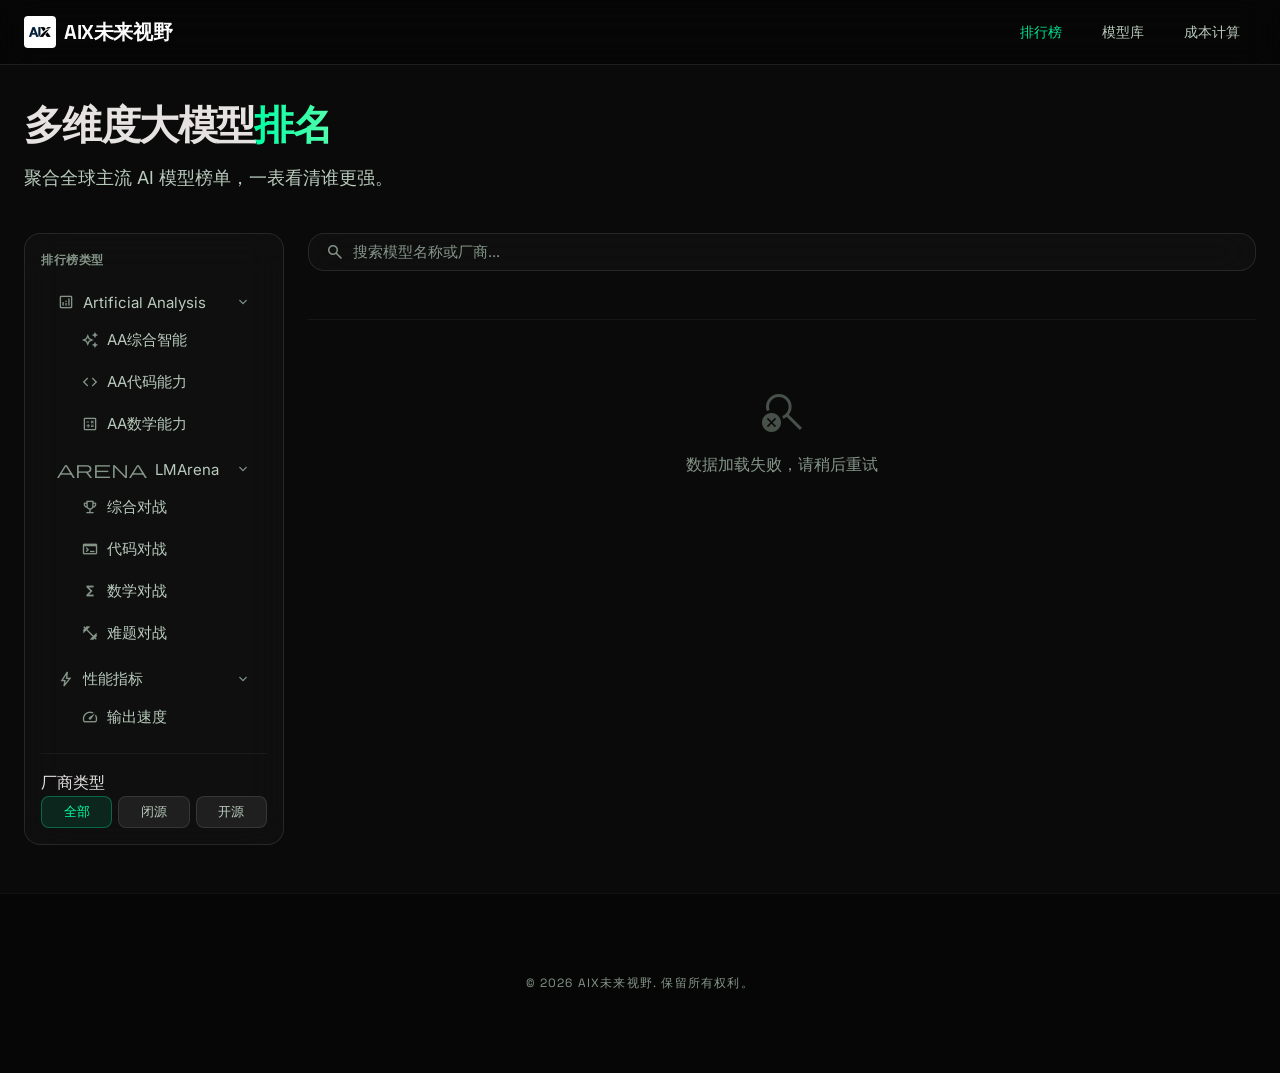
==== index.html @ 04d368e9 "feat: 排行榜重写 - 基于evaluations表的新排行榜 - 数据源从 /api/leaderboard/superclue/{cat} 改为 /api/leaderboard - 侧边栏从" ====
<!DOCTYPE html>
<html lang="zh-CN">
<head>
  <meta charset="UTF-8">
  <meta name="viewport" content="width=device-width, initial-scale=1.0">
  <title>AIX未来视野 - 多维度大模型排名</title>
  <link rel="icon" href="assets/AIX.jpg" type="image/jpeg">
  <link rel="stylesheet" href="https://fonts.googleapis.com/css2?family=Space+Grotesk:wght@400;500;600;700;800&family=Inter:wght@400;500;600&display=swap">
  <link rel="stylesheet" href="https://fonts.googleapis.com/css2?family=Material+Symbols+Outlined:wght,FILL@100..700,0..1&display=swap">
  <link rel="stylesheet" href="css/style.css">
</head>
<body>
  <nav class="top-nav">
    <div class="nav-inner">
      <a href="/" class="logo-link">
        <img src="assets/AIX.jpg" alt="AIX Logo" class="logo-img">
        AIX未来视野
      </a>
      <div class="nav-links">
        <a href="/" class="nav-link active">排行榜</a>
        <a href="models.html" class="nav-link">模型库</a>
        <a href="calculator.html" class="nav-link">成本计算</a>
      </div>
    </div>
  </nav>

  <main class="main-content">
    <header class="page-header">
      <h1 class="page-title">多维度大模型<span class="text-gradient">排名</span></h1>
      <p class="page-subtitle">聚合全球主流 AI 模型榜单，一表看清谁更强。</p>
    </header>

    <div class="content-layout">
      <aside class="sidebar">
        <div class="sidebar-card">
          <h3 class="sidebar-title">排行榜类型</h3>
          <ul class="board-list" id="boardList"></ul>
          <div class="filter-section" style="margin-top:16px;padding-top:16px;border-top:1px solid rgba(255,255,255,0.05);">
            <div class="filter-label">厂商类型</div>
            <div class="provider-filter-group">
              <button class="provider-filter-btn active" data-type="all">全部</button>
              <button class="provider-filter-btn" data-type="closed">闭源</button>
              <button class="provider-filter-btn" data-type="open_source">开源</button>
            </div>
          </div>
        </div>
      </aside>

      <section class="leaderboard-section">
        <div class="search-container">
          <div class="search-box">
            <span class="material-symbols-outlined search-icon">search</span>
            <input type="text" id="searchInput" class="search-input" placeholder="搜索模型名称或厂商...">
            <button id="clearSearch" class="clear-btn" style="display:none;" aria-label="清除搜索">
              <span class="material-symbols-outlined">close</span>
            </button>
          </div>
        </div>

        <div class="update-info">
          <div id="sourceBadge" class="source-badge" style="display:none;">
            <span class="material-symbols-outlined">database</span>
            <span id="sourceText"></span>
          </div>
          <div id="updateTime" class="update-badge" style="display:none;">
            <span class="material-symbols-outlined">update</span>
            <span id="updateText"></span>
          </div>
        </div>

        <div class="table-header" id="tableHeader"></div>

        <div class="leaderboard-container" id="leaderboardContainer">
          <div id="loadingState" class="loading-state">
            <div class="loading-spinner"></div>
            <p>加载数据中...</p>
          </div>
          <div id="emptyState" class="empty-state" style="display:none;">
            <span class="material-symbols-outlined empty-icon">search_off</span>
            <p>未找到匹配的模型</p>
          </div>
          <div id="modelCards" class="model-cards" style="display:none;"></div>
        </div>

        <div id="leaderboardPagination" class="pagination" style="display:none;"></div>
      </section>
    </div>
  </main>

  <footer class="footer">
    <p>© 2026 AIX未来视野. 保留所有权利。</p>
  </footer>

  <script src="js/config.js"></script>
  <script src="js/main.js"></script>
</body>
</html>
---- css/style.css ----
/* ========================================
   AIX未来视野 - 样式表 (重构版)
   Framer Inspired Design System
   ======================================== */

:root {
  --color-bg: #0A0A0A;
  --color-surface-container-lowest: #0e0e0e;
  --color-surface-container-low: #1c1b1b;
  --color-surface-container: #201f1f;
  --color-surface-container-high: #2a2a2a;
  --color-surface-container-highest: #353534;
  --color-on-surface: #e5e2e1;
  --color-on-surface-variant: #b9cbbd;
  --color-outline: #849588;
  --color-outline-variant: #3a4a3f;
  --color-primary: #00FFA3;
  --color-primary-dim: #00e290;
  --color-primary-fixed: #52ffac;
  --color-on-primary: #003920;
  --color-secondary: #adc6ff;
  --color-secondary-container: #0566d9;
  --color-tertiary: #fcfcfc;
  --color-error: #ffb4ab;

  --radius-sm: 0.25rem;
  --radius: 0.5rem;
  --radius-md: 0.75rem;
  --radius-lg: 1rem;
  --radius-xl: 1.5rem;
  --radius-full: 9999px;

  --spacing-xs: 4px;
  --spacing-sm: 8px;
  --spacing-md: 16px;
  --spacing-lg: 24px;
  --spacing-xl: 40px;
  --spacing-xxl: 80px;

  --font-display: 'Space Grotesk', -apple-system, BlinkMacSystemFont, sans-serif;
  --font-body: 'Inter', -apple-system, BlinkMacSystemFont, sans-serif;
}

*, *::before, *::after {
  box-sizing: border-box;
  margin: 0;
  padding: 0;
}

html {
  scroll-behavior: smooth;
}

body {
  font-family: var(--font-body);
  background: var(--color-bg);
  color: var(--color-on-surface);
  line-height: 1.6;
  -webkit-font-smoothing: antialiased;
  -moz-osx-font-smoothing: grayscale;
  min-height: 100vh;
  display: flex;
  flex-direction: column;
}

body::selection {
  background: var(--color-primary);
  color: var(--color-on-primary);
}

/* Top Navigation */
.top-nav {
  position: fixed;
  top: 0;
  left: 0;
  right: 0;
  z-index: 100;
  background: rgba(5, 5, 5, 0.8);
  backdrop-filter: blur(20px);
  -webkit-backdrop-filter: blur(20px);
  border-bottom: 1px solid rgba(255, 255, 255, 0.1);
}

.nav-inner {
  max-width: 1600px;
  margin: 0 auto;
  padding: var(--spacing-md) var(--spacing-lg);
  display: flex;
  justify-content: space-between;
  align-items: center;
}

.logo-link {
  font-family: var(--font-display);
  font-size: 20px;
  font-weight: 700;
  color: var(--color-tertiary);
  text-decoration: none;
  letter-spacing: -0.02em;
  display: flex;
  align-items: center;
  gap: var(--spacing-sm);
}

.logo-link:hover {
  color: var(--color-primary);
}

.logo-img {
  width: 32px;
  height: 32px;
  border-radius: var(--radius-sm);
  object-fit: contain;
}

.nav-links {
  display: flex;
  gap: var(--spacing-sm);
}

.nav-link {
  font-family: var(--font-display);
  font-size: 14px;
  font-weight: 500;
  color: var(--color-on-surface-variant);
  text-decoration: none;
  padding: var(--spacing-xs) var(--spacing-md);
  border-radius: var(--radius-md);
  transition: all 0.2s ease;
}

.nav-link:hover {
  color: var(--color-tertiary);
  background: rgba(255, 255, 255, 0.05);
}

.nav-link.active {
  color: var(--color-primary-dim);
}

/* Main Content */
.main-content {
  flex: 1;
  max-width: 1600px;
  margin: 0 auto;
  padding: 6.5rem 1.5rem 3rem;
  width: 100%;
}

/* Page Header */
.page-header {
  margin-bottom: var(--spacing-xl);
}

.page-title {
  font-family: var(--font-display);
  font-size: 40px;
  font-weight: 700;
  line-height: 1.1;
  letter-spacing: -0.04em;
  margin-bottom: var(--spacing-md);
}

.text-gradient {
  background: linear-gradient(90deg, var(--color-primary) 0%, var(--color-primary-fixed) 100%);
  -webkit-background-clip: text;
  -webkit-text-fill-color: transparent;
  background-clip: text;
}

.page-subtitle {
  font-size: 18px;
  color: var(--color-on-surface-variant);
  max-width: 600px;
}

/* Content Layout */
.content-layout {
  display: flex;
  gap: var(--spacing-lg);
}

/* Sidebar */
.sidebar {
  width: 260px;
  flex-shrink: 0;
}

.sidebar-card {
  background: rgba(18, 18, 18, 0.7);
  backdrop-filter: blur(20px);
  -webkit-backdrop-filter: blur(20px);
  border: 1px solid rgba(255, 255, 255, 0.1);
  border-radius: var(--radius-lg);
  padding: var(--spacing-md);
}

.sidebar-title {
  font-family: var(--font-body);
  font-size: 12px;
  font-weight: 600;
  text-transform: uppercase;
  letter-spacing: 0.05em;
  color: var(--color-outline);
  margin-bottom: var(--spacing-md);
}

.board-list {
  list-style: none;
  display: flex;
  flex-direction: column;
  gap: var(--spacing-sm);
}

.board-btn {
  width: 100%;
  display: flex;
  align-items: center;
  gap: var(--spacing-sm);
  padding: var(--spacing-sm) var(--spacing-md);
  font-family: var(--font-body);
  font-size: 15px;
  color: var(--color-on-surface-variant);
  background: transparent;
  border: none;
  border-radius: var(--radius-md);
  cursor: pointer;
  transition: all 0.2s ease;
  text-align: left;
}

.board-btn:hover {
  background: var(--color-surface-container);
  color: var(--color-on-surface);
}

.board-btn.active {
  background: var(--color-surface-container-high);
  color: var(--color-on-surface);
}

.board-btn .icon {
  font-size: 18px;
  color: var(--color-primary);
}

.board-btn:not(.active) .icon {
  color: var(--color-outline);
}

.board-group {
  display: flex;
  flex-direction: column;
}

.board-parent {
  width: 100%;
  display: flex;
  align-items: center;
  gap: var(--spacing-sm);
  padding: var(--spacing-sm) var(--spacing-md);
  font-family: var(--font-body);
  font-size: 15px;
  color: var(--color-on-surface-variant);
  background: transparent;
  border: none;
  border-radius: var(--radius-md);
  cursor: pointer;
  transition: all 0.2s ease;
  text-align: left;
}

.board-parent:hover {
  background: var(--color-surface-container);
  color: var(--color-on-surface);
}

.board-parent.active {
  color: var(--color-on-surface);
}

.board-parent .icon {
  font-size: 18px;
  color: var(--color-primary);
}

.board-parent:not(.active) .icon {
  color: var(--color-outline);
}

.board-parent .arrow {
  margin-left: auto;
  font-size: 16px;
  color: var(--color-outline);
  transition: transform 0.2s ease;
}

.board-parent.expanded .arrow {
  transform: rotate(180deg);
}

.sub-board-list {
  list-style: none;
  display: none;
  flex-direction: column;
  gap: 2px;
  padding-left: var(--spacing-lg);
}

.sub-board-list.show {
  display: flex;
}

.sub-board-item {
  width: 100%;
  display: flex;
  align-items: center;
  gap: var(--spacing-sm);
  padding: 10px var(--spacing-md);
  font-family: var(--font-body);
  font-size: 15px;
  color: var(--color-on-surface-variant);
  background: transparent;
  border: none;
  border-radius: var(--radius-md);
  cursor: pointer;
  transition: all 0.2s ease;
  text-align: left;
  white-space: nowrap;
  overflow: hidden;
}

.sub-board-item:hover {
  background: var(--color-surface-container);
  color: var(--color-on-surface);
}

.sub-board-item.active {
  background: var(--color-surface-container-high);
  color: var(--color-primary);
}

.sub-board-item .icon {
  font-size: 18px;
  color: var(--color-outline);
  flex-shrink: 0;
}

.sub-board-item.active .icon {
  color: var(--color-primary);
}

.sub-board-item.disabled {
  opacity: 0.45;
  cursor: not-allowed;
}

.sub-board-item.disabled:hover {
  background: transparent;
  color: var(--color-on-surface-variant);
}

.sub-board-item .label {
  overflow: hidden;
  text-overflow: ellipsis;
  white-space: nowrap;
}

.board-count {
  display: none;
}

.coming-soon {
  display: none;
}

.model-list-tag {
  font-size: 10px;
  padding: 1px 6px;
  border-radius: 3px;
  background: rgba(0, 255, 163, 0.1);
  color: var(--color-primary);
  margin-left: 4px;
}

/* Leaderboard Section */
.leaderboard-section {
  flex: 1;
  min-width: 0;
}

.search-container {
  display: flex;
  gap: var(--spacing-md);
  margin-bottom: var(--spacing-md);
  align-items: center;
}

.search-box {
  flex: 1;
  display: flex;
  align-items: center;
  gap: var(--spacing-sm);
  padding: var(--spacing-sm) var(--spacing-md);
  background: rgba(18, 18, 18, 0.7);
  backdrop-filter: blur(20px);
  -webkit-backdrop-filter: blur(20px);
  border: 1px solid rgba(255, 255, 255, 0.1);
  border-radius: var(--radius-lg);
  transition: all 0.3s ease;
}

.search-box:focus-within {
  border-color: rgba(0, 255, 163, 0.5);
  box-shadow: 0 0 15px rgba(0, 255, 163, 0.1);
}

.search-icon {
  color: var(--color-outline);
  font-size: 20px;
}

.search-input {
  flex: 1;
  background: transparent;
  border: none;
  outline: none;
  color: var(--color-on-surface);
  font-family: var(--font-body);
  font-size: 15px;
  padding: 0;
}

.search-input::placeholder {
  color: var(--color-outline);
}

.clear-btn {
  background: transparent;
  border: none;
  cursor: pointer;
  color: var(--color-outline);
  padding: var(--spacing-xs);
  border-radius: var(--radius-sm);
  transition: all 0.2s ease;
  display: flex;
  align-items: center;
  justify-content: center;
}

.clear-btn:hover {
  color: var(--color-on-surface);
  background: var(--color-surface-container-high);
}

.filter-group {
  display: flex;
  gap: var(--spacing-sm);
  flex-shrink: 0;
}

.filter-select {
  appearance: none;
  -webkit-appearance: none;
  background: rgba(18, 18, 18, 0.7);
  backdrop-filter: blur(20px);
  -webkit-backdrop-filter: blur(20px);
  border: 1px solid rgba(255, 255, 255, 0.1);
  border-radius: var(--radius-lg);
  padding: var(--spacing-sm) var(--spacing-lg) var(--spacing-sm) var(--spacing-md);
  font-family: var(--font-body);
  font-size: 14px;
  color: var(--color-on-surface);
  cursor: pointer;
  transition: all 0.3s ease;
  background-image: url("data:image/svg+xml,%3Csvg xmlns='http://www.w3.org/2000/svg' width='12' height='12' viewBox='0 0 24 24' fill='none' stroke='%23849588' stroke-width='2' stroke-linecap='round' stroke-linejoin='round'%3E%3Cpolyline points='6 9 12 15 18 9'%3E%3C/polyline%3E%3C/svg%3E");
  background-repeat: no-repeat;
  background-position: right 12px center;
  padding-right: 36px;
}

.filter-select:hover {
  border-color: rgba(255, 255, 255, 0.2);
}

.filter-select:focus {
  outline: none;
  border-color: rgba(0, 255, 163, 0.5);
  box-shadow: 0 0 15px rgba(0, 255, 163, 0.1);
}

.filter-select option {
  background: var(--color-surface-container);
  color: var(--color-on-surface);
}

.update-info {
  display: flex;
  justify-content: flex-end;
  margin-bottom: var(--spacing-md);
}

.update-badge {
  display: inline-flex;
  align-items: center;
  gap: var(--spacing-sm);
  padding: var(--spacing-sm) var(--spacing-md);
  background: var(--color-surface-container);
  border: 1px solid rgba(255, 255, 255, 0.1);
  border-radius: var(--radius-full);
  font-size: 12px;
  font-weight: 600;
  color: var(--color-on-surface-variant);
}

.update-badge .material-symbols-outlined {
  font-size: 16px;
  color: var(--color-primary);
}

.provider-filter-group {
  display: flex;
  gap: 6px;
}

.provider-filter-btn {
  flex: 1;
  padding: 6px 8px;
  font-family: var(--font-body);
  font-size: 13px;
  font-weight: 500;
  color: var(--color-on-surface-variant);
  background: var(--color-surface-container);
  border: 1px solid rgba(255, 255, 255, 0.1);
  border-radius: var(--radius);
  cursor: pointer;
  transition: all 0.2s ease;
}

.provider-filter-btn:hover {
  background: var(--color-surface-container-high);
  color: var(--color-on-surface);
}

.provider-filter-btn.active {
  background: rgba(0, 255, 163, 0.1);
  border-color: rgba(0, 255, 163, 0.3);
  color: var(--color-primary);
}

.source-badge {
  display: inline-flex;
  align-items: center;
  gap: var(--spacing-sm);
  padding: var(--spacing-sm) var(--spacing-md);
  background: var(--color-surface-container);
  border: 1px solid rgba(255, 255, 255, 0.1);
  border-radius: var(--radius-full);
  font-size: 12px;
  font-weight: 600;
  color: var(--color-on-surface-variant);
}

.source-badge .material-symbols-outlined {
  font-size: 16px;
  color: var(--color-secondary);
}

.board-title {
  text-align: center;
  padding: var(--spacing-md);
  font-family: var(--font-display);
  font-size: 24px;
  font-weight: 600;
  color: var(--color-on-surface);
  background: linear-gradient(135deg, var(--color-secondary-container) 0%, #3377ff 100%);
  border-radius: var(--radius-md);
  margin-bottom: var(--spacing-md);
  letter-spacing: -0.01em;
}

/* Table Header */
.table-header {
  display: grid;
  grid-template-columns: 60px 2.5fr 1.5fr 80px 110px 80px 1fr 1fr 1fr 1fr 1fr 1fr;
  gap: var(--spacing-sm);
  align-items: center;
  padding: var(--spacing-sm) var(--spacing-md);
  margin-bottom: var(--spacing-sm);
  border-bottom: 1px solid rgba(255, 255, 255, 0.05);
}

.header-cell {
  font-size: 12px;
  font-weight: 600;
  text-transform: uppercase;
  letter-spacing: 0.05em;
  color: var(--color-outline);
  text-align: left;
  cursor: pointer;
  user-select: none;
  transition: color 0.2s ease;
}

.header-cell:hover {
  color: var(--color-on-surface);
}

/* Leaderboard Container */
.leaderboard-container {
  position: relative;
}

.loading-state {
  padding: 80px var(--spacing-lg);
  text-align: center;
  color: var(--color-outline);
}

.loading-spinner {
  width: 40px;
  height: 40px;
  margin: 0 auto var(--spacing-md);
  border: 3px solid var(--color-surface-container-high);
  border-top-color: var(--color-primary);
  border-radius: 50%;
  animation: spin 0.8s linear infinite;
}

@keyframes spin {
  to { transform: rotate(360deg); }
}

.empty-state {
  padding: 60px var(--spacing-lg);
  text-align: center;
  color: var(--color-outline);
}

.empty-icon {
  font-size: 48px;
  opacity: 0.5;
  margin-bottom: var(--spacing-md);
}

/* Model Cards */
.model-cards {
  display: flex;
  flex-direction: column;
  gap: var(--spacing-md);
  padding-bottom: var(--spacing-md);
}

.model-card {
  background: rgba(18, 18, 18, 0.7);
  backdrop-filter: blur(20px);
  -webkit-backdrop-filter: blur(20px);
  border: 1px solid rgba(255, 255, 255, 0.1);
  border-radius: var(--radius-lg);
  padding: var(--spacing-md);
  transition: all 0.3s ease;
  animation: cardFadeIn 0.3s ease backwards;
}

.model-card:hover {
  transform: translateY(-4px);
  box-shadow: 0 8px 30px rgba(0, 255, 163, 0.1);
  border-color: rgba(0, 255, 163, 0.3);
}

.model-card.rank-1 {
  border-color: rgba(0, 255, 163, 0.2);
}

.model-card.rank-1:hover {
  box-shadow: 0 8px 30px rgba(0, 255, 163, 0.15);
}

@keyframes cardFadeIn {
  from {
    opacity: 0;
    transform: translateY(8px);
  }
  to {
    opacity: 1;
    transform: translateY(0);
  }
}

.card-grid {
  display: grid;
  grid-template-columns: 60px 2.5fr 1.5fr 80px 110px 80px 1fr 1fr 1fr 1fr 1fr 1fr;
  gap: var(--spacing-sm);
  align-items: center;
}

.card-rank {
  font-family: var(--font-display);
  font-size: 16px;
  font-weight: 700;
  color: var(--color-primary);
}

.card-rank.rank-normal {
  color: var(--color-on-surface-variant);
}

.card-name {
  display: flex;
  align-items: center;
  gap: var(--spacing-sm);
}

.card-icon {
  width: 24px;
  height: 24px;
  border-radius: var(--radius);
  background: var(--color-surface-container);
  display: flex;
  align-items: center;
  justify-content: center;
  flex-shrink: 0;
}

.card-icon .material-symbols-outlined {
  font-size: 14px;
  color: var(--color-secondary);
}

.card-rank-1 .card-icon .material-symbols-outlined {
  color: var(--color-primary);
}

.card-name-text {
  font-size: 14px;
  font-weight: 500;
  color: var(--color-on-surface);
}

.model-card:hover .card-name-text {
  color: var(--color-primary);
}

.card-vendor {
  font-size: 14px;
  color: var(--color-outline);
}

.card-type {
  font-size: 14px;
  font-weight: 500;
}

.card-type.open {
  color: var(--color-primary);
}

.card-type.closed {
  color: var(--color-secondary);
}

.card-languages {
  font-size: 13px;
  color: var(--color-on-surface-variant);
}

.card-languages .unit {
  font-size: 11px;
  color: var(--color-outline);
}

.card-score {
  font-family: var(--font-display);
  font-size: 16px;
  font-weight: 600;
  color: var(--color-primary);
}

.card-score.rank-normal {
  color: var(--color-on-surface);
}

.card-dim {
  font-size: 13px;
  color: var(--color-on-surface-variant);
}

.card-dim .unit {
  font-size: 11px;
  color: var(--color-outline);
}

/* Pagination */
.pagination {
  display: flex;
  align-items: center;
  justify-content: center;
  gap: 4px;
  padding: var(--spacing-lg) 0 var(--spacing-md);
}

.page-btn {
  min-width: 36px;
  height: 36px;
  display: flex;
  align-items: center;
  justify-content: center;
  border: 1px solid rgba(255, 255, 255, 0.1);
  border-radius: var(--radius);
  background: var(--color-surface-container);
  color: var(--color-on-surface);
  font-family: var(--font-body);
  font-size: 14px;
  cursor: pointer;
  transition: all 0.2s ease;
  padding: 0 4px;
}

.page-btn:hover:not(:disabled):not(.page-active) {
  background: var(--color-surface-container-high);
  border-color: rgba(255, 255, 255, 0.2);
}

.page-btn:disabled {
  opacity: 0.3;
  cursor: not-allowed;
}

.page-btn.page-active {
  background: rgba(0, 255, 163, 0.1);
  border-color: rgba(0, 255, 163, 0.3);
  color: var(--color-primary);
  font-weight: 600;
}

.page-btn .material-symbols-outlined {
  font-size: 20px;
}

.page-ellipsis {
  min-width: 36px;
  height: 36px;
  display: flex;
  align-items: center;
  justify-content: center;
  font-size: 14px;
  color: var(--color-on-surface-variant);
  letter-spacing: 2px;
}

/* Footer */
.footer {
  background: rgba(5, 5, 5, 0.8);
  border-top: 1px solid rgba(255, 255, 255, 0.05);
  padding: var(--spacing-xxl) var(--spacing-lg);
  text-align: center;
  margin-top: auto;
}

.footer p {
  font-family: var(--font-display);
  font-size: 12px;
  text-transform: uppercase;
  letter-spacing: 0.1em;
  color: var(--color-outline);
}

/* Responsive */
@media (max-width: 1200px) {
  .card-grid {
    grid-template-columns: 0.5fr 2fr 1.5fr 1fr 1.5fr 1.5fr;
  }
  .card-dim:nth-child(n+7) {
    display: none;
  }
}

@media (max-width: 992px) {
  .content-layout {
    flex-direction: column;
  }
  .sidebar {
    width: 100%;
  }
  .board-list {
    flex-direction: row;
    flex-wrap: wrap;
  }
  .board-btn {
    width: auto;
    flex: 1;
    min-width: 150px;
    justify-content: center;
  }
  .board-group {
    width: auto;
    flex: 1;
    min-width: 150px;
  }
  .sub-board-list {
    padding-left: var(--spacing-md);
  }
  .page-title {
    font-size: 40px;
  }
}

@media (max-width: 768px) {
  .main-content {
    padding: 6.5rem var(--spacing-md) var(--spacing-xl);
  }
  .nav-inner {
    padding: var(--spacing-sm) var(--spacing-md);
  }
  .nav-links {
    display: none;
  }
  .page-title {
    font-size: 40px;
  }
  .page-subtitle {
    font-size: 16px;
  }
  .card-grid {
    grid-template-columns: 0.5fr 2fr 1fr 1fr;
  }
  .card-languages,
  .card-dim {
    display: none;
  }
  .filter-select {
    font-size: 12px;
    padding: var(--spacing-xs) var(--spacing-md) var(--spacing-xs) var(--spacing-sm);
  }
  .sub-board-list {
    display: none !important;
  }
}
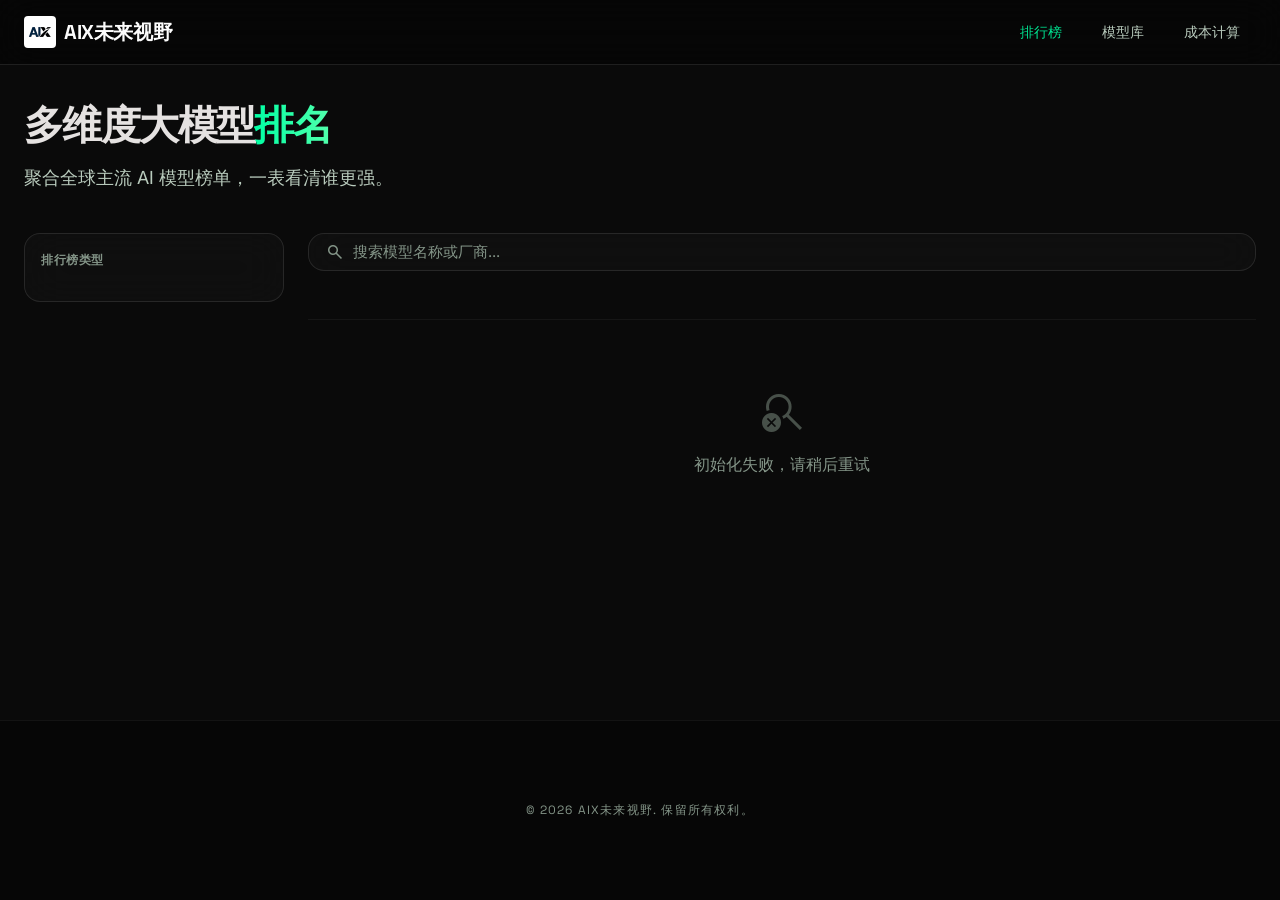
==== commit 64f1013b: "Revert "feat: 排行榜重写 - 基于evaluations表的新排行榜" This reverts commit 04d368e97ed0c292c50b9ae8561443e7df085" ====
--- a/index.html
+++ b/index.html
@@ -35,14 +35,6 @@
         <div class="sidebar-card">
           <h3 class="sidebar-title">排行榜类型</h3>
           <ul class="board-list" id="boardList"></ul>
-          <div class="filter-section" style="margin-top:16px;padding-top:16px;border-top:1px solid rgba(255,255,255,0.05);">
-            <div class="filter-label">厂商类型</div>
-            <div class="provider-filter-group">
-              <button class="provider-filter-btn active" data-type="all">全部</button>
-              <button class="provider-filter-btn" data-type="closed">闭源</button>
-              <button class="provider-filter-btn" data-type="open_source">开源</button>
-            </div>
-          </div>
         </div>
       </aside>
 
@@ -58,10 +50,6 @@
         </div>
 
         <div class="update-info">
-          <div id="sourceBadge" class="source-badge" style="display:none;">
-            <span class="material-symbols-outlined">database</span>
-            <span id="sourceText"></span>
-          </div>
           <div id="updateTime" class="update-badge" style="display:none;">
             <span class="material-symbols-outlined">update</span>
             <span id="updateText"></span>
--- a/css/style.css
+++ b/css/style.css
@@ -518,54 +518,6 @@
   color: var(--color-primary);
 }
 
-.provider-filter-group {
-  display: flex;
-  gap: 6px;
-}
-
-.provider-filter-btn {
-  flex: 1;
-  padding: 6px 8px;
-  font-family: var(--font-body);
-  font-size: 13px;
-  font-weight: 500;
-  color: var(--color-on-surface-variant);
-  background: var(--color-surface-container);
-  border: 1px solid rgba(255, 255, 255, 0.1);
-  border-radius: var(--radius);
-  cursor: pointer;
-  transition: all 0.2s ease;
-}
-
-.provider-filter-btn:hover {
-  background: var(--color-surface-container-high);
-  color: var(--color-on-surface);
-}
-
-.provider-filter-btn.active {
-  background: rgba(0, 255, 163, 0.1);
-  border-color: rgba(0, 255, 163, 0.3);
-  color: var(--color-primary);
-}
-
-.source-badge {
-  display: inline-flex;
-  align-items: center;
-  gap: var(--spacing-sm);
-  padding: var(--spacing-sm) var(--spacing-md);
-  background: var(--color-surface-container);
-  border: 1px solid rgba(255, 255, 255, 0.1);
-  border-radius: var(--radius-full);
-  font-size: 12px;
-  font-weight: 600;
-  color: var(--color-on-surface-variant);
-}
-
-.source-badge .material-symbols-outlined {
-  font-size: 16px;
-  color: var(--color-secondary);
-}
-
 .board-title {
   text-align: center;
   padding: var(--spacing-md);
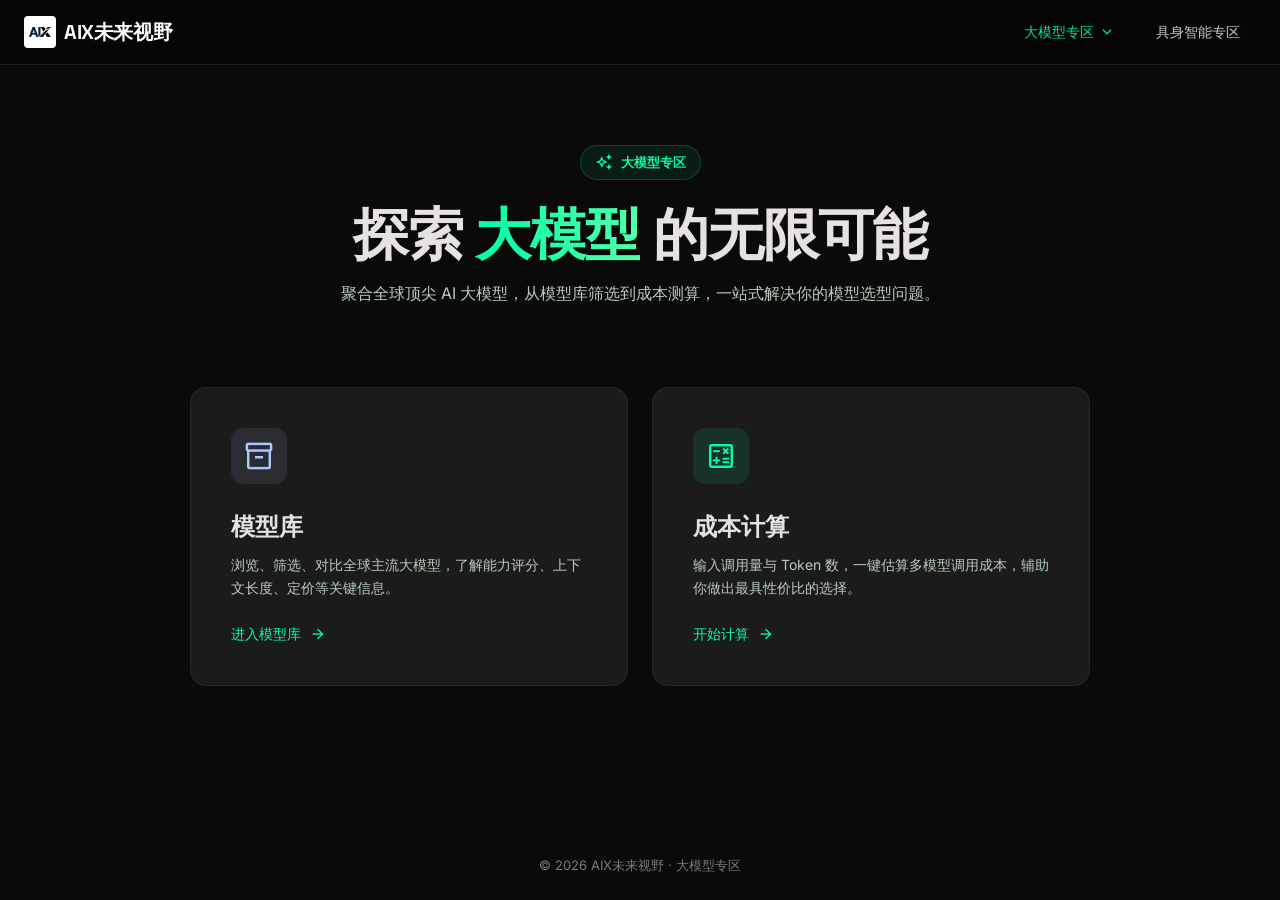
==== commit 9d325d94: "feat: 重构页面结构 - 移除排行榜,新增大模型专区和具身智能专区 - 删除排行榜页面(index.html旧版)和js/main.js - index.html 改为大模型专区落地页(模型库+成" ====
--- a/index.html
+++ b/index.html
@@ -3,7 +3,7 @@
 <head>
   <meta charset="UTF-8">
   <meta name="viewport" content="width=device-width, initial-scale=1.0">
-  <title>AIX未来视野 - 多维度大模型排名</title>
+  <title>AIX未来视野 - 大模型专区</title>
   <link rel="icon" href="assets/AIX.jpg" type="image/jpeg">
   <link rel="stylesheet" href="https://fonts.googleapis.com/css2?family=Space+Grotesk:wght@400;500;600;700;800&family=Inter:wght@400;500;600&display=swap">
   <link rel="stylesheet" href="https://fonts.googleapis.com/css2?family=Material+Symbols+Outlined:wght,FILL@100..700,0..1&display=swap">
@@ -17,69 +17,69 @@
         AIX未来视野
       </a>
       <div class="nav-links">
-        <a href="/" class="nav-link active">排行榜</a>
-        <a href="models.html" class="nav-link">模型库</a>
-        <a href="calculator.html" class="nav-link">成本计算</a>
+        <div class="nav-dropdown">
+          <a href="/" class="nav-link nav-link-with-arrow active">大模型专区 <span class="material-symbols-outlined nav-arrow">expand_more</span></a>
+          <div class="nav-dropdown-menu">
+            <a href="models.html" class="nav-dropdown-link">
+              <span class="material-symbols-outlined">inventory_2</span>
+              <span>模型库</span>
+            </a>
+            <a href="calculator.html" class="nav-dropdown-link">
+              <span class="material-symbols-outlined">calculate</span>
+              <span>成本计算</span>
+            </a>
+          </div>
+        </div>
+        <a href="embodied.html" class="nav-link">具身智能专区</a>
       </div>
     </div>
   </nav>
 
-  <main class="main-content">
-    <header class="page-header">
-      <h1 class="page-title">多维度大模型<span class="text-gradient">排名</span></h1>
-      <p class="page-subtitle">聚合全球主流 AI 模型榜单，一表看清谁更强。</p>
+  <main class="main-content zone-main">
+    <header class="zone-hero">
+      <div class="zone-hero-tag">
+        <span class="material-symbols-outlined">auto_awesome</span>
+        <span>大模型专区</span>
+      </div>
+      <h1 class="zone-hero-title">探索 <span class="text-gradient">大模型</span> 的无限可能</h1>
+      <p class="zone-hero-subtitle">聚合全球顶尖 AI 大模型，从模型库筛选到成本测算，一站式解决你的模型选型问题。</p>
     </header>
 
-    <div class="content-layout">
-      <aside class="sidebar">
-        <div class="sidebar-card">
-          <h3 class="sidebar-title">排行榜类型</h3>
-          <ul class="board-list" id="boardList"></ul>
+    <section class="zone-cards">
+      <a href="models.html" class="zone-card">
+        <div class="zone-card-icon zone-card-icon-blue">
+          <span class="material-symbols-outlined">inventory_2</span>
         </div>
-      </aside>
+        <div class="zone-card-body">
+          <h2 class="zone-card-title">模型库</h2>
+          <p class="zone-card-desc">浏览、筛选、对比全球主流大模型，了解能力评分、上下文长度、定价等关键信息。</p>
+        </div>
+        <div class="zone-card-footer">
+          <span class="zone-card-action">进入模型库</span>
+          <span class="material-symbols-outlined">arrow_forward</span>
+        </div>
+      </a>
 
-      <section class="leaderboard-section">
-        <div class="search-container">
-          <div class="search-box">
-            <span class="material-symbols-outlined search-icon">search</span>
-            <input type="text" id="searchInput" class="search-input" placeholder="搜索模型名称或厂商...">
-            <button id="clearSearch" class="clear-btn" style="display:none;" aria-label="清除搜索">
-              <span class="material-symbols-outlined">close</span>
-            </button>
-          </div>
+      <a href="calculator.html" class="zone-card">
+        <div class="zone-card-icon zone-card-icon-green">
+          <span class="material-symbols-outlined">calculate</span>
         </div>
-
-        <div class="update-info">
-          <div id="updateTime" class="update-badge" style="display:none;">
-            <span class="material-symbols-outlined">update</span>
-            <span id="updateText"></span>
-          </div>
+        <div class="zone-card-body">
+          <h2 class="zone-card-title">成本计算</h2>
+          <p class="zone-card-desc">输入调用量与 Token 数，一键估算多模型调用成本，辅助你做出最具性价比的选择。</p>
         </div>
-
-        <div class="table-header" id="tableHeader"></div>
-
-        <div class="leaderboard-container" id="leaderboardContainer">
-          <div id="loadingState" class="loading-state">
-            <div class="loading-spinner"></div>
-            <p>加载数据中...</p>
-          </div>
-          <div id="emptyState" class="empty-state" style="display:none;">
-            <span class="material-symbols-outlined empty-icon">search_off</span>
-            <p>未找到匹配的模型</p>
-          </div>
-          <div id="modelCards" class="model-cards" style="display:none;"></div>
+        <div class="zone-card-footer">
+          <span class="zone-card-action">开始计算</span>
+          <span class="material-symbols-outlined">arrow_forward</span>
         </div>
-
-        <div id="leaderboardPagination" class="pagination" style="display:none;"></div>
-      </section>
-    </div>
+      </a>
+    </section>
   </main>
 
-  <footer class="footer">
-    <p>© 2026 AIX未来视野. 保留所有权利。</p>
+  <footer class="page-footer">
+    <div class="footer-inner">
+      <p>© 2026 AIX未来视野 · 大模型专区</p>
+    </div>
   </footer>
-
-  <script src="js/config.js"></script>
-  <script src="js/main.js"></script>
 </body>
 </html>
--- a/css/style.css
+++ b/css/style.css
@@ -778,6 +778,336 @@
   cursor: not-allowed;
 }
 
+/* ========================================
+   导航下拉菜单
+   ======================================== */
+.nav-dropdown {
+  position: relative;
+  display: inline-flex;
+  align-items: center;
+}
+
+.nav-link-with-arrow {
+  display: inline-flex !important;
+  align-items: center;
+  gap: 4px;
+}
+
+.nav-arrow {
+  font-size: 18px;
+  transition: transform 0.2s ease;
+}
+
+.nav-dropdown:hover .nav-arrow,
+.nav-dropdown.open .nav-arrow {
+  transform: rotate(180deg);
+}
+
+.nav-dropdown-menu {
+  position: absolute;
+  top: calc(100% + 8px);
+  left: 50%;
+  transform: translateX(-50%) translateY(-8px);
+  min-width: 200px;
+  background: var(--color-surface-container);
+  border: 1px solid rgba(255, 255, 255, 0.1);
+  border-radius: var(--radius-md);
+  padding: var(--spacing-sm);
+  box-shadow: 0 12px 40px rgba(0, 0, 0, 0.4);
+  opacity: 0;
+  visibility: hidden;
+  transition: all 0.2s ease;
+  z-index: 200;
+  display: flex;
+  flex-direction: column;
+  gap: 2px;
+}
+
+.nav-dropdown:hover .nav-dropdown-menu,
+.nav-dropdown.open .nav-dropdown-menu {
+  opacity: 1;
+  visibility: visible;
+  transform: translateX(-50%) translateY(0);
+}
+
+.nav-dropdown-link {
+  display: flex !important;
+  align-items: center;
+  gap: var(--spacing-sm);
+  padding: 10px var(--spacing-md);
+  border-radius: var(--radius);
+  color: var(--color-on-surface-variant);
+  font-size: 14px;
+  font-weight: 500;
+  transition: all 0.2s ease;
+}
+
+.nav-dropdown-link .material-symbols-outlined {
+  font-size: 20px;
+  color: var(--color-secondary);
+}
+
+.nav-dropdown-link:hover {
+  background: var(--color-surface-container-high);
+  color: var(--color-on-surface);
+}
+
+/* ========================================
+   专区落地页
+   ======================================== */
+.zone-main {
+  flex: 1;
+  display: flex;
+  flex-direction: column;
+  align-items: center;
+  justify-content: center;
+  padding: var(--spacing-xxl) var(--spacing-lg);
+  max-width: 1200px;
+  margin: 0 auto;
+  width: 100%;
+}
+
+.zone-hero {
+  text-align: center;
+  margin-bottom: var(--spacing-xxl);
+  max-width: 800px;
+}
+
+.zone-hero-tag {
+  display: inline-flex;
+  align-items: center;
+  gap: var(--spacing-sm);
+  padding: 6px 14px;
+  background: rgba(0, 255, 163, 0.08);
+  border: 1px solid rgba(0, 255, 163, 0.2);
+  border-radius: var(--radius-full);
+  font-size: 13px;
+  font-weight: 600;
+  color: var(--color-primary);
+  margin-bottom: var(--spacing-lg);
+}
+
+.zone-hero-tag .material-symbols-outlined {
+  font-size: 18px;
+}
+
+.zone-hero-tag-orange {
+  background: rgba(255, 165, 80, 0.08);
+  border-color: rgba(255, 165, 80, 0.2);
+  color: #ffa850;
+}
+
+.zone-hero-title {
+  font-family: var(--font-display);
+  font-size: clamp(36px, 5vw, 56px);
+  font-weight: 700;
+  letter-spacing: -0.02em;
+  line-height: 1.1;
+  margin-bottom: var(--spacing-md);
+}
+
+.zone-hero-subtitle {
+  font-size: 16px;
+  color: var(--color-on-surface-variant);
+  line-height: 1.6;
+}
+
+.zone-cards {
+  display: grid;
+  grid-template-columns: repeat(auto-fit, minmax(320px, 1fr));
+  gap: var(--spacing-lg);
+  width: 100%;
+  max-width: 900px;
+}
+
+.zone-card {
+  display: flex;
+  flex-direction: column;
+  background: var(--color-surface-container-low);
+  border: 1px solid rgba(255, 255, 255, 0.06);
+  border-radius: var(--radius-lg);
+  padding: var(--spacing-xl);
+  text-decoration: none;
+  color: inherit;
+  transition: all 0.3s cubic-bezier(0.16, 1, 0.3, 1);
+  position: relative;
+  overflow: hidden;
+}
+
+.zone-card::before {
+  content: '';
+  position: absolute;
+  top: 0;
+  left: 0;
+  right: 0;
+  height: 2px;
+  background: linear-gradient(90deg, transparent, var(--color-primary), transparent);
+  opacity: 0;
+  transition: opacity 0.3s ease;
+}
+
+.zone-card:hover {
+  transform: translateY(-4px);
+  border-color: rgba(255, 255, 255, 0.12);
+  background: var(--color-surface-container);
+  box-shadow: 0 20px 50px rgba(0, 0, 0, 0.3);
+}
+
+.zone-card:hover::before {
+  opacity: 1;
+}
+
+.zone-card-icon {
+  width: 56px;
+  height: 56px;
+  border-radius: var(--radius-md);
+  display: flex;
+  align-items: center;
+  justify-content: center;
+  margin-bottom: var(--spacing-lg);
+  background: rgba(0, 255, 163, 0.1);
+}
+
+.zone-card-icon .material-symbols-outlined {
+  font-size: 32px;
+  color: var(--color-primary);
+}
+
+.zone-card-icon-blue {
+  background: rgba(173, 198, 255, 0.1);
+}
+
+.zone-card-icon-blue .material-symbols-outlined {
+  color: var(--color-secondary);
+}
+
+.zone-card-icon-green {
+  background: rgba(0, 255, 163, 0.1);
+}
+
+.zone-card-icon-green .material-symbols-outlined {
+  color: var(--color-primary);
+}
+
+.zone-card-body {
+  flex: 1;
+}
+
+.zone-card-title {
+  font-family: var(--font-display);
+  font-size: 24px;
+  font-weight: 600;
+  margin-bottom: var(--spacing-sm);
+  color: var(--color-on-surface);
+}
+
+.zone-card-desc {
+  font-size: 14px;
+  line-height: 1.6;
+  color: var(--color-on-surface-variant);
+}
+
+.zone-card-footer {
+  display: flex;
+  align-items: center;
+  gap: var(--spacing-sm);
+  margin-top: var(--spacing-lg);
+  font-size: 14px;
+  font-weight: 500;
+  color: var(--color-primary);
+}
+
+.zone-card-footer .material-symbols-outlined {
+  font-size: 18px;
+  transition: transform 0.2s ease;
+}
+
+.zone-card:hover .zone-card-footer .material-symbols-outlined {
+  transform: translateX(4px);
+}
+
+/* ========================================
+   占位页面
+   ======================================== */
+.zone-placeholder {
+  text-align: center;
+  background: var(--color-surface-container-low);
+  border: 1px solid rgba(255, 255, 255, 0.06);
+  border-radius: var(--radius-xl);
+  padding: var(--spacing-xxl) var(--spacing-xl);
+  max-width: 700px;
+  width: 100%;
+}
+
+.placeholder-icon {
+  width: 96px;
+  height: 96px;
+  border-radius: 50%;
+  background: rgba(255, 165, 80, 0.1);
+  display: flex;
+  align-items: center;
+  justify-content: center;
+  margin: 0 auto var(--spacing-lg);
+}
+
+.placeholder-icon .material-symbols-outlined {
+  font-size: 48px;
+  color: #ffa850;
+}
+
+.placeholder-title {
+  font-family: var(--font-display);
+  font-size: 28px;
+  font-weight: 600;
+  margin-bottom: var(--spacing-sm);
+}
+
+.placeholder-desc {
+  font-size: 15px;
+  color: var(--color-on-surface-variant);
+  line-height: 1.6;
+  margin-bottom: var(--spacing-xl);
+}
+
+.placeholder-features {
+  display: grid;
+  grid-template-columns: repeat(auto-fit, minmax(140px, 1fr));
+  gap: var(--spacing-md);
+  margin-top: var(--spacing-lg);
+}
+
+.placeholder-feature-item {
+  display: flex;
+  flex-direction: column;
+  align-items: center;
+  gap: var(--spacing-sm);
+  padding: var(--spacing-md);
+  background: var(--color-surface-container);
+  border: 1px solid rgba(255, 255, 255, 0.06);
+  border-radius: var(--radius-md);
+  font-size: 13px;
+  font-weight: 500;
+  color: var(--color-on-surface-variant);
+}
+
+.placeholder-feature-item .material-symbols-outlined {
+  font-size: 28px;
+  color: #ffa850;
+}
+
+/* ========================================
+   通用页脚
+   ======================================== */
+.page-footer {
+  margin-top: auto;
+  padding: var(--spacing-lg) var(--spacing-md);
+  text-align: center;
+  font-size: 13px;
+  color: var(--color-on-surface-variant);
+  opacity: 0.6;
+}
+
+
 .page-btn.page-active {
   background: rgba(0, 255, 163, 0.1);
   border-color: rgba(0, 255, 163, 0.3);
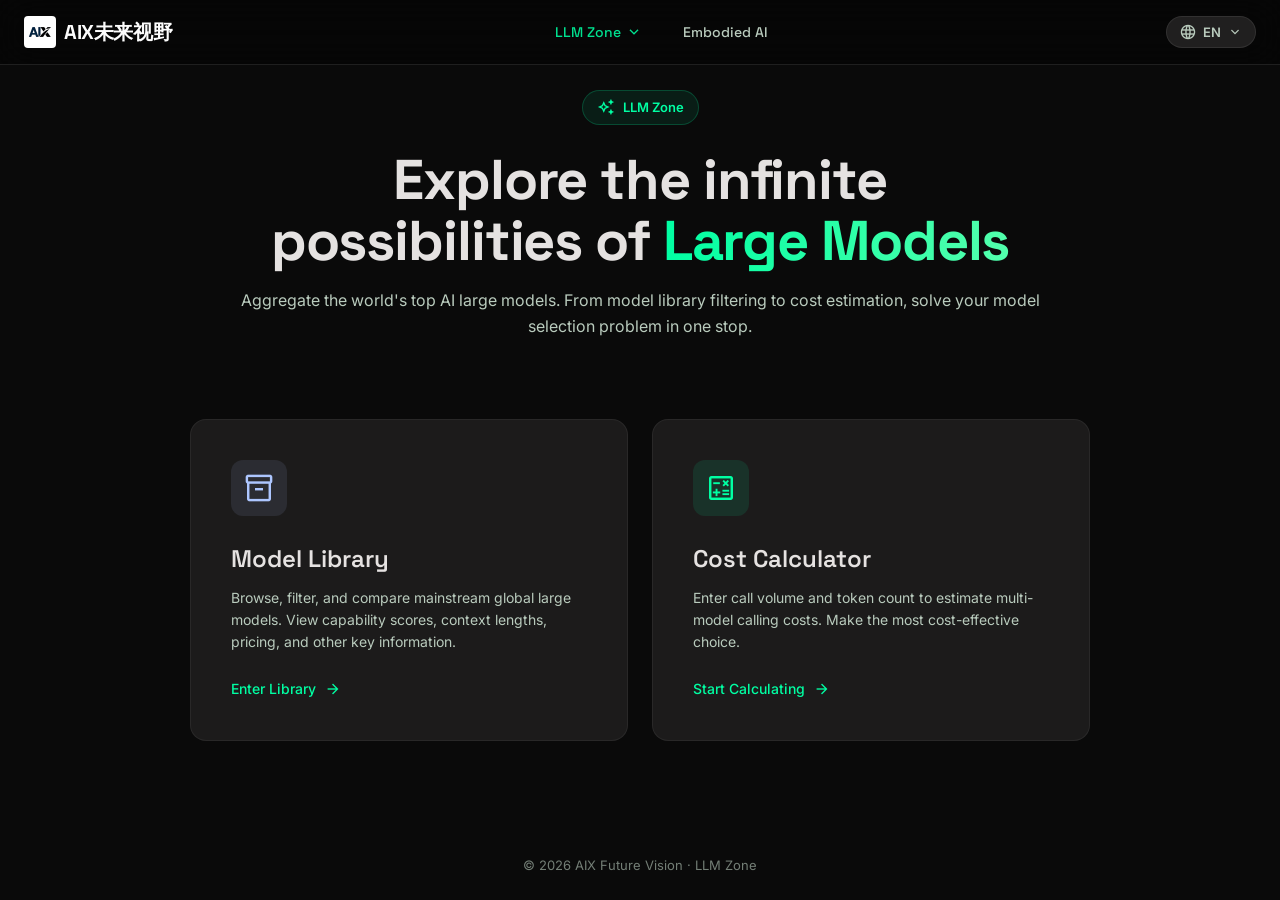
==== commit b3e27348: "feat: 新增多语言支持(中文/英文) - 新增 js/i18n.js: 核心翻译逻辑   * 自动检测浏览器语言(localStorage > navigator > 默认中文)   * 支持 d" ====
--- a/index.html
+++ b/index.html
@@ -18,19 +18,35 @@
       </a>
       <div class="nav-links">
         <div class="nav-dropdown">
-          <a href="/" class="nav-link nav-link-with-arrow active">大模型专区 <span class="material-symbols-outlined nav-arrow">expand_more</span></a>
+          <a href="/" class="nav-link nav-link-with-arrow active">
+            <span data-i18n="nav.zone_llm">大模型专区</span>
+            <span class="material-symbols-outlined nav-arrow">expand_more</span>
+          </a>
           <div class="nav-dropdown-menu">
             <a href="models.html" class="nav-dropdown-link">
               <span class="material-symbols-outlined">inventory_2</span>
-              <span>模型库</span>
+              <span data-i18n="nav.models">模型库</span>
             </a>
             <a href="calculator.html" class="nav-dropdown-link">
               <span class="material-symbols-outlined">calculate</span>
-              <span>成本计算</span>
+              <span data-i18n="nav.calculator">成本计算</span>
             </a>
           </div>
         </div>
-        <a href="embodied.html" class="nav-link">具身智能专区</a>
+        <a href="embodied.html" class="nav-link" data-i18n="nav.embodied">具身智能专区</a>
+      </div>
+      <div class="nav-actions">
+        <div class="lang-switcher">
+          <button class="lang-current">
+            <span class="material-symbols-outlined">language</span>
+            <span class="lang-current-code">中</span>
+            <span class="material-symbols-outlined lang-arrow">expand_more</span>
+          </button>
+          <div class="lang-menu">
+            <a href="#" class="lang-option" data-lang="zh-CN">中文</a>
+            <a href="#" class="lang-option" data-lang="en">English</a>
+          </div>
+        </div>
       </div>
     </div>
   </nav>
@@ -39,10 +55,10 @@
     <header class="zone-hero">
       <div class="zone-hero-tag">
         <span class="material-symbols-outlined">auto_awesome</span>
-        <span>大模型专区</span>
+        <span data-i18n="index.hero_tag">大模型专区</span>
       </div>
-      <h1 class="zone-hero-title">探索 <span class="text-gradient">大模型</span> 的无限可能</h1>
-      <p class="zone-hero-subtitle">聚合全球顶尖 AI 大模型，从模型库筛选到成本测算，一站式解决你的模型选型问题。</p>
+      <h1 class="zone-hero-title" data-i18n-html="index.hero_title_full">探索 <span class="text-gradient">大模型</span> 的无限可能</h1>
+      <p class="zone-hero-subtitle" data-i18n="index.hero_subtitle">聚合全球顶尖 AI 大模型，从模型库筛选到成本测算，一站式解决你的模型选型问题。</p>
     </header>
 
     <section class="zone-cards">
@@ -51,11 +67,11 @@
           <span class="material-symbols-outlined">inventory_2</span>
         </div>
         <div class="zone-card-body">
-          <h2 class="zone-card-title">模型库</h2>
-          <p class="zone-card-desc">浏览、筛选、对比全球主流大模型，了解能力评分、上下文长度、定价等关键信息。</p>
+          <h2 class="zone-card-title" data-i18n="index.card_models_title">模型库</h2>
+          <p class="zone-card-desc" data-i18n="index.card_models_desc">浏览、筛选、对比全球主流大模型，了解能力评分、上下文长度、定价等关键信息。</p>
         </div>
         <div class="zone-card-footer">
-          <span class="zone-card-action">进入模型库</span>
+          <span class="zone-card-action" data-i18n="index.card_models_action">进入模型库</span>
           <span class="material-symbols-outlined">arrow_forward</span>
         </div>
       </a>
@@ -65,11 +81,11 @@
           <span class="material-symbols-outlined">calculate</span>
         </div>
         <div class="zone-card-body">
-          <h2 class="zone-card-title">成本计算</h2>
-          <p class="zone-card-desc">输入调用量与 Token 数，一键估算多模型调用成本，辅助你做出最具性价比的选择。</p>
+          <h2 class="zone-card-title" data-i18n="index.card_calc_title">成本计算</h2>
+          <p class="zone-card-desc" data-i18n="index.card_calc_desc">输入调用量与 Token 数，一键估算多模型调用成本，辅助你做出最具性价比的选择。</p>
         </div>
         <div class="zone-card-footer">
-          <span class="zone-card-action">开始计算</span>
+          <span class="zone-card-action" data-i18n="index.card_calc_action">开始计算</span>
           <span class="material-symbols-outlined">arrow_forward</span>
         </div>
       </a>
@@ -78,8 +94,9 @@
 
   <footer class="page-footer">
     <div class="footer-inner">
-      <p>© 2026 AIX未来视野 · 大模型专区</p>
+      <p data-i18n="site.footer_llm">© 2026 AIX未来视野 · 大模型专区</p>
     </div>
   </footer>
+  <script src="js/i18n.js"></script>
 </body>
 </html>
--- a/css/style.css
+++ b/css/style.css
@@ -1107,6 +1107,114 @@
   opacity: 0.6;
 }
 
+/* ========================================
+   语言切换器
+   ======================================== */
+.nav-actions {
+  display: flex;
+  align-items: center;
+  gap: var(--spacing-sm);
+  margin-left: var(--spacing-md);
+}
+
+.lang-switcher {
+  position: relative;
+  display: inline-flex;
+}
+
+.lang-current {
+  display: inline-flex;
+  align-items: center;
+  gap: 6px;
+  padding: 6px 12px;
+  background: var(--color-surface-container);
+  border: 1px solid rgba(255, 255, 255, 0.08);
+  border-radius: var(--radius-full);
+  color: var(--color-on-surface-variant);
+  font-size: 13px;
+  font-weight: 500;
+  cursor: pointer;
+  transition: all 0.2s ease;
+  font-family: var(--font-body);
+}
+
+.lang-current:hover {
+  background: var(--color-surface-container-high);
+  color: var(--color-on-surface);
+  border-color: rgba(255, 255, 255, 0.15);
+}
+
+.lang-current .material-symbols-outlined {
+  font-size: 18px;
+}
+
+.lang-current-code {
+  min-width: 18px;
+  text-align: center;
+  font-weight: 600;
+}
+
+.lang-arrow {
+  font-size: 16px !important;
+  transition: transform 0.2s ease;
+}
+
+.lang-switcher.open .lang-arrow {
+  transform: rotate(180deg);
+}
+
+.lang-menu {
+  position: absolute;
+  top: calc(100% + 8px);
+  right: 0;
+  min-width: 140px;
+  background: var(--color-surface-container);
+  border: 1px solid rgba(255, 255, 255, 0.1);
+  border-radius: var(--radius-md);
+  padding: var(--spacing-xs);
+  box-shadow: 0 12px 40px rgba(0, 0, 0, 0.4);
+  opacity: 0;
+  visibility: hidden;
+  transform: translateY(-8px);
+  transition: all 0.2s ease;
+  z-index: 200;
+  display: flex;
+  flex-direction: column;
+  gap: 2px;
+}
+
+.lang-switcher.open .lang-menu {
+  opacity: 1;
+  visibility: visible;
+  transform: translateY(0);
+}
+
+.lang-option {
+  display: block;
+  padding: 8px 12px;
+  border-radius: var(--radius);
+  color: var(--color-on-surface-variant);
+  font-size: 13px;
+  font-weight: 500;
+  text-decoration: none;
+  transition: all 0.15s ease;
+  cursor: pointer;
+}
+
+.lang-option:hover {
+  background: var(--color-surface-container-high);
+  color: var(--color-on-surface);
+}
+
+/* 当前活跃语言的标记 */
+.lang-option[data-lang="zh-CN"]:hover {
+  color: var(--color-primary);
+}
+
+.lang-option[data-lang="en"]:hover {
+  color: var(--color-secondary);
+}
+
 
 .page-btn.page-active {
   background: rgba(0, 255, 163, 0.1);
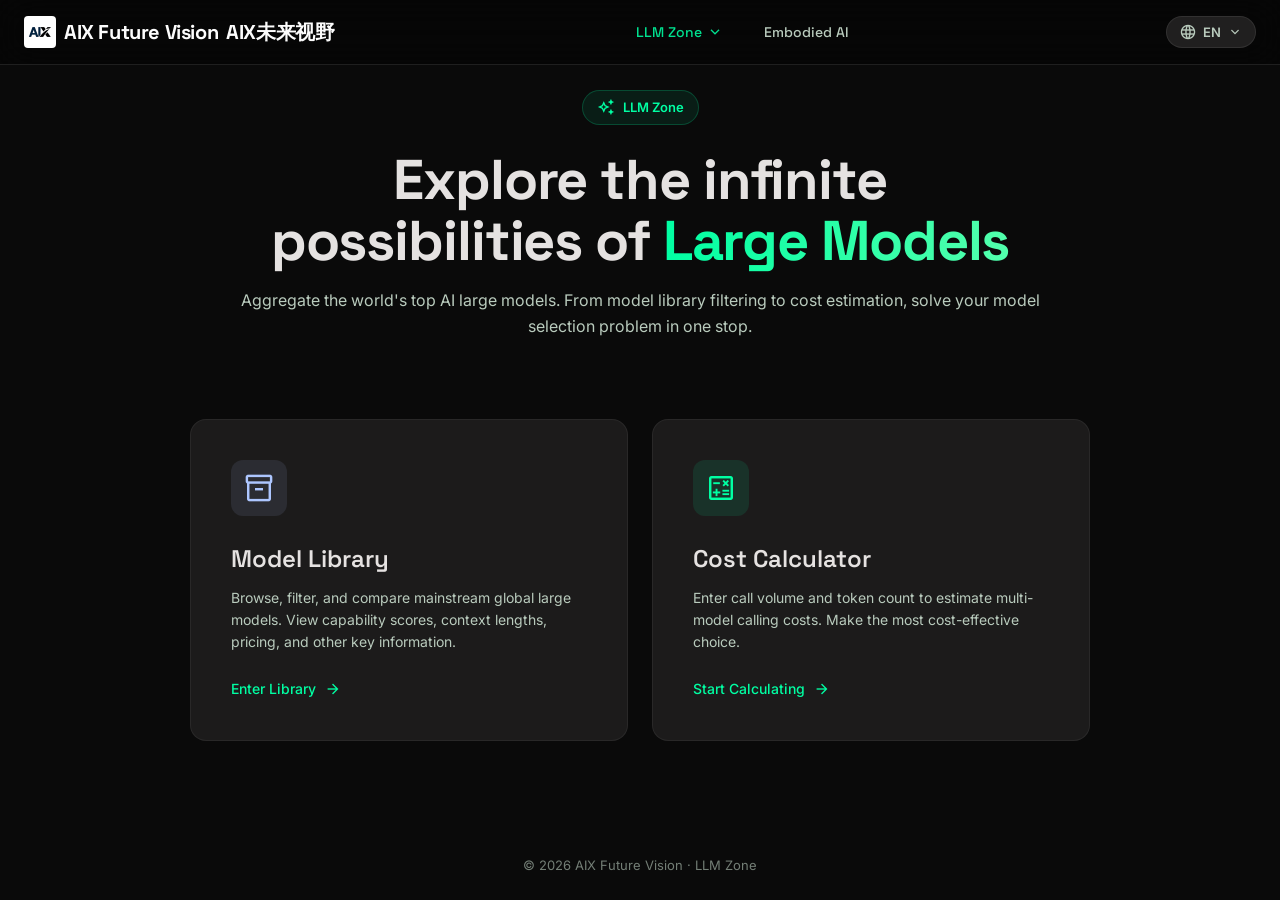
==== commit 7f179c0b: "fix: 修复 logo 和 timeline 的多语言翻译遗漏" ====
--- a/index.html
+++ b/index.html
@@ -3,6 +3,24 @@
 <head>
   <meta charset="UTF-8">
   <meta name="viewport" content="width=device-width, initial-scale=1.0">
+  <script>
+    // i18n bootstrap：避免英文模式下的中文闪烁(FOUC)
+    // 必须在 CSS 加载前执行，提前给 <html> 加 .i18n-pending 类
+    (function() {
+      try {
+        var lang = localStorage.getItem('aix_lang');
+        if (!lang) {
+          var nav = (navigator.language || navigator.userLanguage || '').toLowerCase();
+          if (nav.indexOf('zh') === 0) lang = 'zh-CN';
+          else if (nav.indexOf('en') === 0) lang = 'en';
+          else lang = 'zh-CN';
+        }
+        if (lang === 'en') {
+          document.documentElement.classList.add('i18n-pending');
+        }
+      } catch (e) {}
+    })();
+  </script>
   <title>AIX未来视野 - 大模型专区</title>
   <link rel="icon" href="assets/AIX.jpg" type="image/jpeg">
   <link rel="stylesheet" href="https://fonts.googleapis.com/css2?family=Space+Grotesk:wght@400;500;600;700;800&family=Inter:wght@400;500;600&display=swap">
@@ -14,7 +32,7 @@
     <div class="nav-inner">
       <a href="/" class="logo-link">
         <img src="assets/AIX.jpg" alt="AIX Logo" class="logo-img">
-        AIX未来视野
+        <span data-i18n="site.name"></span>AIX未来视野</span>
       </a>
       <div class="nav-links">
         <div class="nav-dropdown">
--- a/css/style.css
+++ b/css/style.css
@@ -869,7 +869,7 @@
 
 .zone-hero {
   text-align: center;
-  margin-bottom: var(--spacing-xxl);
+  margin: 0 auto var(--spacing-xxl);
   max-width: 800px;
 }
 
@@ -1110,6 +1110,16 @@
 /* ========================================
    语言切换器
    ======================================== */
+/* 防止英文模式下出现中文闪烁(FOUC)
+   - 在 <head> 内联 bootstrap 脚本提前检测语言
+   - 英文模式给 <html> 加 .i18n-pending 类
+   - 翻译应用完成后由 i18n.js 移除该类 */
+html.i18n-pending [data-i18n],
+html.i18n-pending [data-i18n-html],
+html.i18n-pending [data-i18n-attr] {
+  visibility: hidden;
+}
+
 .nav-actions {
   display: flex;
   align-items: center;
@@ -1326,3 +1336,703 @@
     display: none !important;
   }
 }
+
+/* ========================================
+   具身智能专区 (embodied.html)
+   ======================================== */
+.embodied-main {
+  max-width: 1280px;
+  margin: 0 auto;
+  padding: 6.5rem 1.5rem 4rem;
+  width: 100%;
+  flex: 1;
+}
+
+/* 区块容器 */
+.embodied-section {
+  margin-bottom: var(--spacing-xxl);
+}
+
+.embodied-section:last-child {
+  margin-bottom: 0;
+}
+
+/* 通用标题 */
+.section-title {
+  font-family: var(--font-display);
+  font-size: 32px;
+  font-weight: 700;
+  letter-spacing: -0.02em;
+  color: var(--color-on-surface);
+  margin-bottom: var(--spacing-md);
+  line-height: 1.2;
+}
+
+.section-title.centered {
+  text-align: center;
+  margin-bottom: var(--spacing-lg);
+}
+
+.section-desc {
+  font-size: 16px;
+  line-height: 1.7;
+  color: var(--color-on-surface-variant);
+}
+
+.section-subtitle {
+  font-size: 15px;
+  line-height: 1.6;
+  color: var(--color-on-surface-variant);
+  max-width: 720px;
+}
+
+.section-subtitle.centered {
+  text-align: center;
+  margin: 0 auto var(--spacing-xl);
+}
+
+/* ===== EGO 介绍 ===== */
+.embodied-intro {
+  display: grid;
+  grid-template-columns: 1.2fr 1fr;
+  gap: var(--spacing-xl);
+  align-items: center;
+  background: linear-gradient(135deg, rgba(255, 165, 80, 0.04) 0%, rgba(0, 255, 163, 0.04) 100%);
+  border: 1px solid rgba(255, 255, 255, 0.06);
+  border-radius: var(--radius-xl);
+  padding: var(--spacing-xl);
+}
+
+.embodied-intro-text .section-title {
+  margin-bottom: var(--spacing-md);
+}
+
+.embodied-intro-visual {
+  display: flex;
+  justify-content: center;
+}
+
+.intro-visual-grid {
+  display: grid;
+  grid-template-columns: repeat(2, 1fr);
+  gap: var(--spacing-md);
+  width: 100%;
+  max-width: 360px;
+}
+
+.intro-visual-item {
+  display: flex;
+  flex-direction: column;
+  align-items: center;
+  justify-content: center;
+  gap: var(--spacing-sm);
+  padding: var(--spacing-lg) var(--spacing-md);
+  background: rgba(18, 18, 18, 0.6);
+  border: 1px solid rgba(255, 255, 255, 0.08);
+  border-radius: var(--radius-lg);
+  text-align: center;
+  transition: all 0.3s ease;
+}
+
+.intro-visual-item:hover {
+  transform: translateY(-3px);
+  border-color: rgba(255, 165, 80, 0.3);
+  background: rgba(28, 27, 27, 0.8);
+}
+
+.intro-visual-item .material-symbols-outlined {
+  font-size: 32px;
+  color: #ffa850;
+}
+
+.intro-visual-item > span:last-child {
+  font-size: 13px;
+  font-weight: 500;
+  color: var(--color-on-surface-variant);
+}
+
+/* ===== 服务卡片 ===== */
+.service-cards {
+  display: grid;
+  grid-template-columns: repeat(auto-fit, minmax(280px, 1fr));
+  gap: var(--spacing-lg);
+}
+
+.service-card {
+  background: var(--color-surface-container-low);
+  border: 1px solid rgba(255, 255, 255, 0.06);
+  border-radius: var(--radius-lg);
+  padding: var(--spacing-xl);
+  transition: all 0.3s cubic-bezier(0.16, 1, 0.3, 1);
+}
+
+.service-card:hover {
+  transform: translateY(-4px);
+  border-color: rgba(255, 165, 80, 0.2);
+  background: var(--color-surface-container);
+  box-shadow: 0 16px 40px rgba(0, 0, 0, 0.3);
+}
+
+.service-card-icon {
+  width: 56px;
+  height: 56px;
+  border-radius: var(--radius-md);
+  display: flex;
+  align-items: center;
+  justify-content: center;
+  background: rgba(255, 165, 80, 0.1);
+  margin-bottom: var(--spacing-lg);
+}
+
+.service-card-icon .material-symbols-outlined {
+  font-size: 32px;
+  color: #ffa850;
+}
+
+.service-card-title {
+  font-family: var(--font-display);
+  font-size: 20px;
+  font-weight: 600;
+  color: var(--color-on-surface);
+  margin-bottom: var(--spacing-sm);
+}
+
+.service-card-desc {
+  font-size: 14px;
+  line-height: 1.7;
+  color: var(--color-on-surface-variant);
+}
+
+/* ===== 优势卡片 ===== */
+.advantage-grid {
+  display: grid;
+  grid-template-columns: repeat(12, 1fr);
+  gap: var(--spacing-lg);
+}
+
+.advantage-card {
+  background: var(--color-surface-container-low);
+  border: 1px solid rgba(255, 255, 255, 0.06);
+  border-radius: var(--radius-lg);
+  padding: var(--spacing-xl);
+  grid-column: span 4;
+  transition: all 0.3s ease;
+  display: flex;
+  flex-direction: column;
+}
+
+.advantage-card:hover {
+  border-color: rgba(255, 255, 255, 0.12);
+  background: var(--color-surface-container);
+}
+
+.advantage-card.advantage-highlight {
+  grid-column: span 12;
+  background: linear-gradient(135deg, rgba(0, 255, 163, 0.05) 0%, rgba(173, 198, 255, 0.05) 100%);
+  border-color: rgba(0, 255, 163, 0.2);
+}
+
+/* 高亮卡片：统计数字 */
+.advantage-stats {
+  display: flex;
+  gap: var(--spacing-xl);
+  margin-bottom: var(--spacing-xl);
+  flex-wrap: wrap;
+}
+
+.stat-item {
+  display: flex;
+  flex-direction: column;
+  gap: 4px;
+}
+
+.stat-number {
+  font-family: var(--font-display);
+  font-size: 40px;
+  font-weight: 700;
+  letter-spacing: -0.02em;
+  line-height: 1;
+}
+
+.stat-number.stat-blue {
+  color: var(--color-secondary);
+}
+
+.stat-number.stat-green {
+  color: var(--color-primary);
+}
+
+.stat-label {
+  font-size: 13px;
+  color: var(--color-on-surface-variant);
+}
+
+/* 时间轴 */
+.advantage-timeline {
+  margin-bottom: var(--spacing-lg);
+  padding: var(--spacing-lg);
+  background: rgba(10, 10, 10, 0.4);
+  border-radius: var(--radius-md);
+  border: 1px solid rgba(255, 255, 255, 0.04);
+}
+
+.timeline-track {
+  position: relative;
+  height: 4px;
+  background: linear-gradient(90deg, #ffa850 0%, #a855f7 50%, #ef4444 100%);
+  border-radius: 2px;
+  margin: 0 12px 20px;
+}
+
+.timeline-dot {
+  position: absolute;
+  top: 50%;
+  transform: translate(-50%, -50%);
+  width: 14px;
+  height: 14px;
+  border-radius: 50%;
+  border: 3px solid var(--color-bg);
+  box-shadow: 0 0 0 2px currentColor;
+}
+
+.timeline-dot-orange {
+  left: 12%;
+  background: #ffa850;
+  color: #ffa850;
+}
+
+.timeline-dot-purple {
+  left: 50%;
+  background: #a855f7;
+  color: #a855f7;
+}
+
+.timeline-dot-red {
+  left: 88%;
+  background: #ef4444;
+  color: #ef4444;
+}
+
+.timeline-labels {
+  display: grid;
+  grid-template-columns: repeat(3, 1fr);
+  gap: var(--spacing-md);
+}
+
+.timeline-label {
+  display: flex;
+  flex-direction: column;
+  align-items: center;
+  gap: 4px;
+  text-align: center;
+}
+
+.timeline-days {
+  font-family: var(--font-display);
+  font-size: 22px;
+  font-weight: 700;
+  color: var(--color-tertiary);
+}
+
+.timeline-people {
+  font-size: 14px;
+  font-weight: 600;
+  color: var(--color-primary);
+}
+
+.timeline-desc {
+  font-size: 12px;
+  color: var(--color-on-surface-variant);
+}
+
+/* 普通优势卡片头部 */
+.advantage-card-header {
+  display: flex;
+  align-items: center;
+  gap: var(--spacing-md);
+  margin-bottom: var(--spacing-md);
+}
+
+.advantage-icon {
+  font-size: 28px !important;
+  color: #ffa850;
+  background: rgba(255, 165, 80, 0.1);
+  padding: 10px;
+  border-radius: var(--radius-md);
+}
+
+.advantage-card-title {
+  font-family: var(--font-display);
+  font-size: 18px;
+  font-weight: 600;
+  color: var(--color-on-surface);
+}
+
+/* 指标 */
+.advantage-metrics {
+  display: flex;
+  gap: var(--spacing-lg);
+  margin-bottom: var(--spacing-md);
+  flex-wrap: wrap;
+}
+
+.metric-item {
+  display: flex;
+  flex-direction: column;
+  gap: 2px;
+}
+
+.metric-number {
+  font-family: var(--font-display);
+  font-size: 28px;
+  font-weight: 700;
+  letter-spacing: -0.02em;
+  line-height: 1;
+}
+
+.metric-number.metric-green {
+  color: var(--color-primary);
+}
+
+.metric-number.metric-blue {
+  color: var(--color-secondary);
+}
+
+.metric-unit {
+  font-size: 12px;
+  color: var(--color-outline);
+  font-weight: 500;
+}
+
+.metric-label {
+  font-size: 12px;
+  color: var(--color-on-surface-variant);
+}
+
+.advantage-card-desc {
+  font-size: 14px;
+  line-height: 1.7;
+  color: var(--color-on-surface-variant);
+  margin-top: auto;
+}
+
+/* ===== 视频案例 ===== */
+.video-grid {
+  display: grid;
+  grid-template-columns: repeat(auto-fit, minmax(300px, 1fr));
+  gap: var(--spacing-lg);
+}
+
+.video-card {
+  background: var(--color-surface-container-low);
+  border: 1px solid rgba(255, 255, 255, 0.06);
+  border-radius: var(--radius-lg);
+  overflow: hidden;
+  transition: all 0.3s ease;
+}
+
+.video-card:hover {
+  border-color: rgba(255, 165, 80, 0.2);
+  transform: translateY(-2px);
+}
+
+.video-wrapper {
+  position: relative;
+  background: #000;
+  aspect-ratio: 16 / 9;
+}
+
+.video-wrapper video {
+  width: 100%;
+  height: 100%;
+  display: block;
+  object-fit: cover;
+}
+
+.video-info {
+  padding: var(--spacing-md);
+}
+
+.video-info h4 {
+  font-family: var(--font-display);
+  font-size: 16px;
+  font-weight: 600;
+  color: var(--color-on-surface);
+  margin-bottom: 4px;
+}
+
+.video-info p {
+  font-size: 13px;
+  color: var(--color-on-surface-variant);
+  line-height: 1.5;
+}
+
+/* ===== 流程 ===== */
+.process-flow {
+  display: flex;
+  align-items: stretch;
+  gap: var(--spacing-sm);
+  overflow-x: auto;
+  padding-bottom: var(--spacing-md);
+  scrollbar-width: thin;
+}
+
+.process-flow::-webkit-scrollbar {
+  height: 6px;
+}
+
+.process-flow::-webkit-scrollbar-thumb {
+  background: var(--color-surface-container-high);
+  border-radius: 3px;
+}
+
+.process-step {
+  flex: 1;
+  min-width: 140px;
+  background: var(--color-surface-container-low);
+  border: 1px solid rgba(255, 255, 255, 0.06);
+  border-radius: var(--radius-lg);
+  padding: var(--spacing-lg) var(--spacing-md);
+  text-align: center;
+  transition: all 0.3s ease;
+}
+
+.process-step:hover {
+  border-color: rgba(255, 165, 80, 0.3);
+  background: var(--color-surface-container);
+  transform: translateY(-3px);
+}
+
+.process-step-num {
+  width: 36px;
+  height: 36px;
+  border-radius: 50%;
+  display: flex;
+  align-items: center;
+  justify-content: center;
+  margin: 0 auto var(--spacing-md);
+  font-family: var(--font-display);
+  font-size: 16px;
+  font-weight: 700;
+  color: var(--color-on-primary);
+  background: var(--color-primary);
+}
+
+.process-num-1 { background: #ffa850; color: #1a1a1a; }
+.process-num-2 { background: #f59e0b; color: #1a1a1a; }
+.process-num-3 { background: #84cc16; color: #1a1a1a; }
+.process-num-4 { background: #06b6d4; color: #1a1a1a; }
+.process-num-5 { background: #3b82f6; color: #fff; }
+.process-num-6 { background: #a855f7; color: #fff; }
+.process-num-7 { background: var(--color-primary); color: var(--color-on-primary); }
+
+.process-step h4 {
+  font-family: var(--font-display);
+  font-size: 15px;
+  font-weight: 600;
+  color: var(--color-on-surface);
+  margin-bottom: 6px;
+}
+
+.process-step p {
+  font-size: 12px;
+  color: var(--color-on-surface-variant);
+  line-height: 1.5;
+}
+
+.process-arrow {
+  display: flex;
+  align-items: center;
+  color: var(--color-outline);
+  flex-shrink: 0;
+}
+
+.process-arrow .material-symbols-outlined {
+  font-size: 24px;
+}
+
+/* ===== 可交付内容 ===== */
+.deliverables-grid {
+  display: flex;
+  flex-wrap: wrap;
+  gap: var(--spacing-md);
+  justify-content: center;
+}
+
+.deliverable-tag {
+  display: inline-flex;
+  align-items: center;
+  padding: var(--spacing-sm) var(--spacing-lg);
+  background: var(--color-surface-container-low);
+  border: 1px solid rgba(255, 255, 255, 0.08);
+  border-radius: var(--radius-full);
+  font-size: 14px;
+  font-weight: 500;
+  color: var(--color-on-surface);
+  transition: all 0.2s ease;
+}
+
+.deliverable-tag:hover {
+  transform: translateY(-2px);
+  border-color: rgba(255, 255, 255, 0.2);
+}
+
+.deliverable-blue { border-color: rgba(173, 198, 255, 0.3); color: var(--color-secondary); }
+.deliverable-green { border-color: rgba(0, 255, 163, 0.3); color: var(--color-primary); }
+.deliverable-orange { border-color: rgba(255, 165, 80, 0.3); color: #ffa850; }
+.deliverable-purple { border-color: rgba(168, 85, 247, 0.3); color: #a855f7; }
+.deliverable-red { border-color: rgba(239, 68, 68, 0.3); color: #ef4444; }
+.deliverable-indigo { border-color: rgba(99, 102, 241, 0.3); color: #818cf8; }
+
+/* ===== 联系我们 ===== */
+.contact-section {
+  background: linear-gradient(135deg, rgba(0, 255, 163, 0.04) 0%, rgba(255, 165, 80, 0.04) 100%);
+  border: 1px solid rgba(255, 255, 255, 0.06);
+  border-radius: var(--radius-xl);
+  padding: var(--spacing-xl);
+}
+
+.contact-card {
+  max-width: 480px;
+  margin: 0 auto;
+  background: var(--color-surface-container-low);
+  border: 1px solid rgba(255, 255, 255, 0.08);
+  border-radius: var(--radius-lg);
+  padding: var(--spacing-lg);
+}
+
+.contact-wechat {
+  display: flex;
+  align-items: center;
+  gap: var(--spacing-md);
+  flex-wrap: wrap;
+  justify-content: space-between;
+}
+
+.contact-icon {
+  font-size: 36px !important;
+  color: #07c160;
+  background: rgba(7, 193, 96, 0.1);
+  padding: 10px;
+  border-radius: var(--radius-md);
+}
+
+.contact-info {
+  flex: 1;
+  min-width: 120px;
+  display: flex;
+  flex-direction: column;
+  gap: 2px;
+}
+
+.contact-label {
+  font-size: 12px;
+  color: var(--color-on-surface-variant);
+  font-weight: 500;
+}
+
+.contact-value {
+  font-family: var(--font-display);
+  font-size: 20px;
+  font-weight: 700;
+  color: var(--color-tertiary);
+  letter-spacing: 0.02em;
+}
+
+.contact-copy-btn {
+  padding: 8px 16px;
+  background: var(--color-primary);
+  color: var(--color-on-primary);
+  border: none;
+  border-radius: var(--radius-md);
+  font-size: 13px;
+  font-weight: 600;
+  cursor: pointer;
+  font-family: var(--font-body);
+  transition: all 0.2s ease;
+}
+
+.contact-copy-btn:hover {
+  background: var(--color-primary-fixed);
+  transform: translateY(-1px);
+}
+
+.contact-copy-btn:active {
+  transform: translateY(0);
+}
+
+/* ===== 响应式：embodied 页面 ===== */
+@media (max-width: 992px) {
+  .embodied-intro {
+    grid-template-columns: 1fr;
+  }
+
+  .intro-visual-grid {
+    max-width: 100%;
+  }
+
+  .advantage-card {
+    grid-column: span 6;
+  }
+
+  .advantage-card.advantage-highlight {
+    grid-column: span 12;
+  }
+
+  .process-flow {
+    flex-wrap: wrap;
+    justify-content: center;
+  }
+
+  .process-arrow {
+    transform: rotate(90deg);
+  }
+}
+
+@media (max-width: 768px) {
+  .embodied-main {
+    padding: 5.5rem 1rem 3rem;
+  }
+
+  .section-title {
+    font-size: 26px;
+  }
+
+  .advantage-card {
+    grid-column: span 12;
+  }
+
+  .timeline-labels {
+    grid-template-columns: 1fr;
+    gap: var(--spacing-md);
+  }
+
+  .timeline-dot-orange { left: 50%; top: 0; }
+  .timeline-dot-purple { left: 50%; top: 50%; }
+  .timeline-dot-red { left: 50%; top: 100%; }
+
+  .timeline-track {
+    display: none;
+  }
+
+  .advantage-stats {
+    gap: var(--spacing-lg);
+  }
+
+  .stat-number {
+    font-size: 32px;
+  }
+
+  .video-grid {
+    grid-template-columns: 1fr;
+  }
+
+  .contact-wechat {
+    flex-direction: column;
+    text-align: center;
+  }
+
+  .contact-copy-btn {
+    width: 100%;
+  }
+}
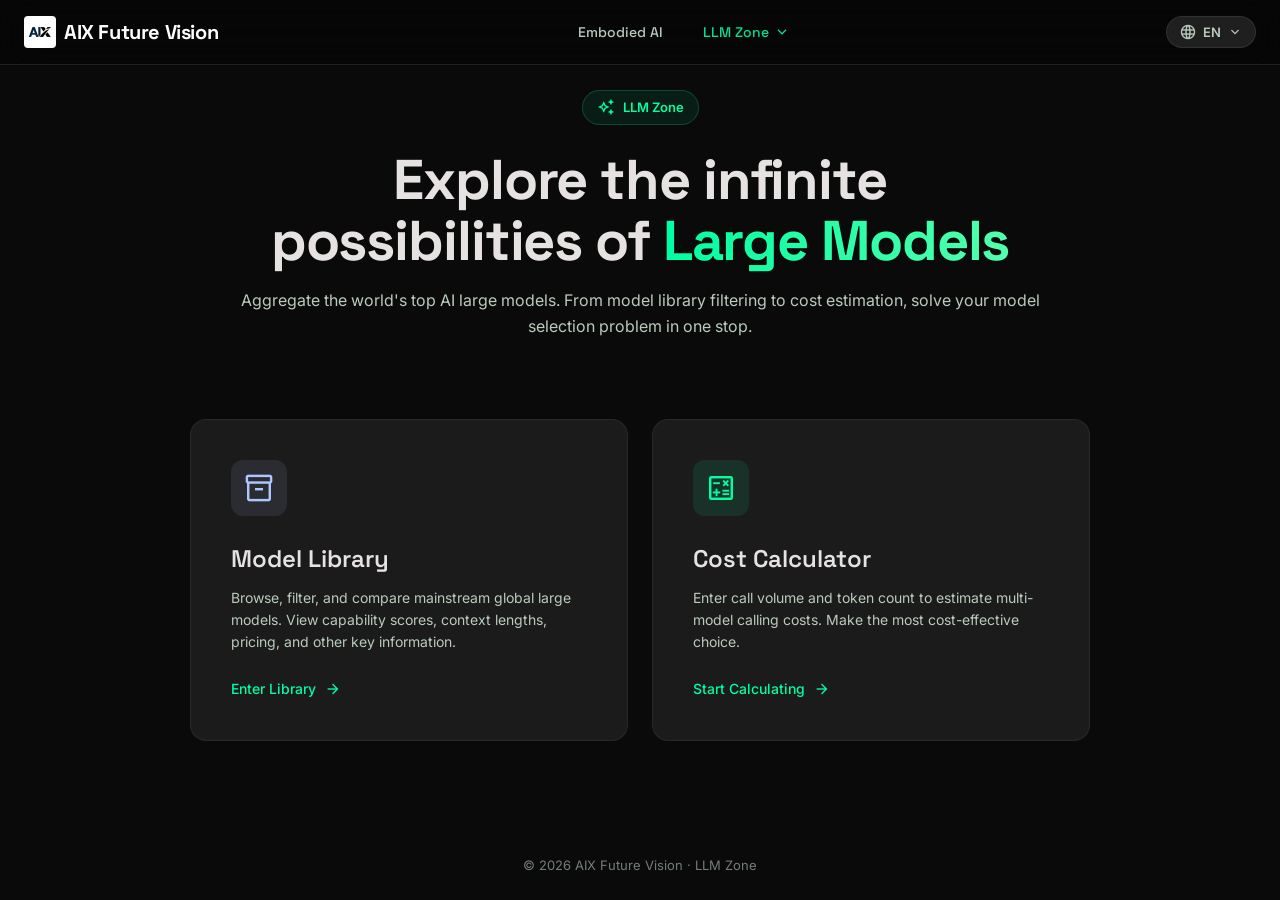
==== commit 11c991c9: "feat: 调换导航栏顺序,具身智能专区移至大模型专区前面" ====
--- a/index.html
+++ b/index.html
@@ -32,9 +32,10 @@
     <div class="nav-inner">
       <a href="/" class="logo-link">
         <img src="assets/AIX.jpg" alt="AIX Logo" class="logo-img">
-        <span data-i18n="site.name"></span>AIX未来视野</span>
+        <span data-i18n="site.name">AIX未来视野</span>
       </a>
       <div class="nav-links">
+        <a href="embodied.html" class="nav-link" data-i18n="nav.embodied">具身智能专区</a>
         <div class="nav-dropdown">
           <a href="/" class="nav-link nav-link-with-arrow active">
             <span data-i18n="nav.zone_llm">大模型专区</span>
@@ -51,7 +52,6 @@
             </a>
           </div>
         </div>
-        <a href="embodied.html" class="nav-link" data-i18n="nav.embodied">具身智能专区</a>
       </div>
       <div class="nav-actions">
         <div class="lang-switcher">
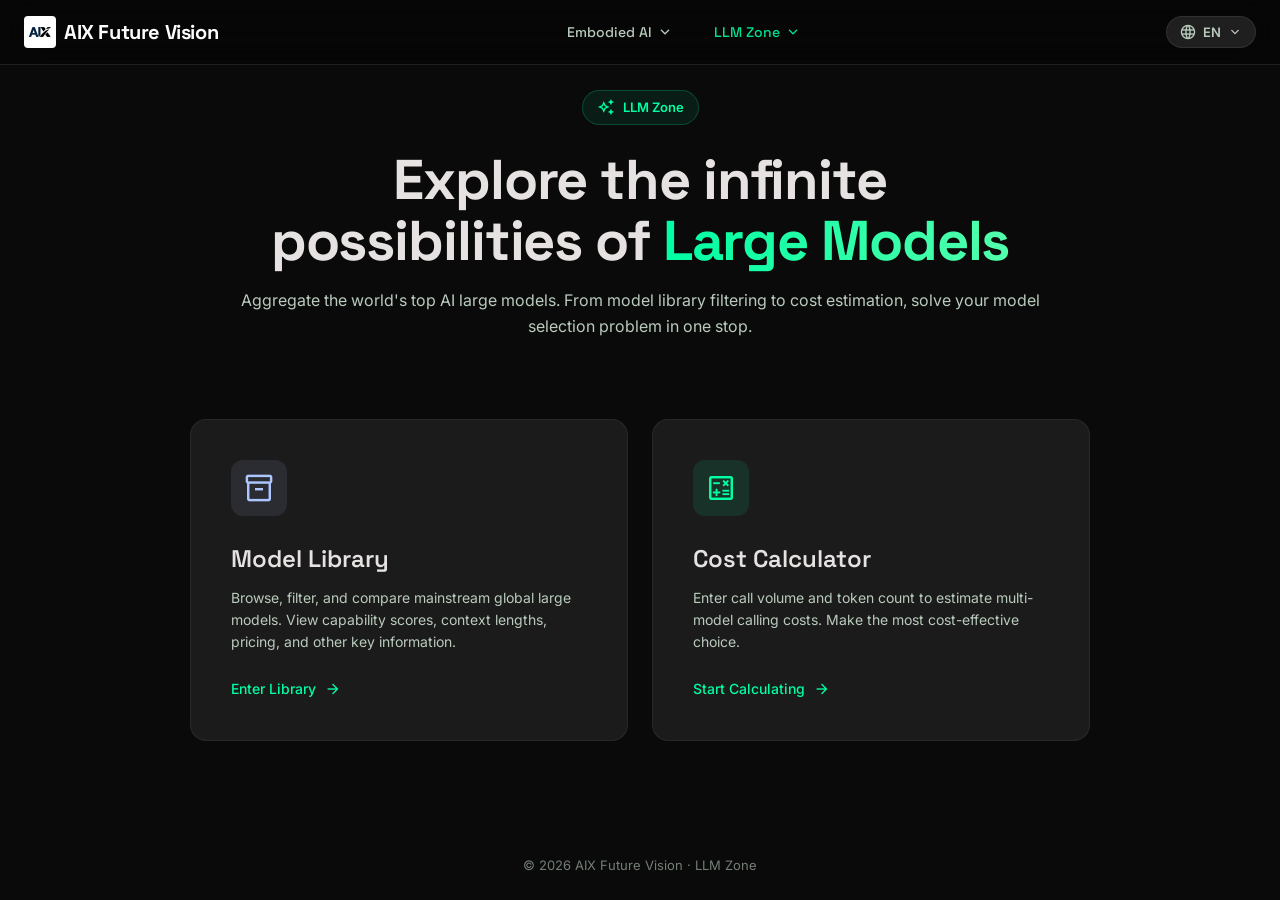
==== commit 2f52d1df: "feat: Add EGO data annotation tool - 4 annotation types (hand detection, keypoints, action segmentat" ====
--- a/index.html
+++ b/index.html
@@ -35,7 +35,22 @@
         <span data-i18n="site.name">AIX未来视野</span>
       </a>
       <div class="nav-links">
-        <a href="embodied.html" class="nav-link" data-i18n="nav.embodied">具身智能专区</a>
+        <div class="nav-dropdown">
+          <a href="embodied.html" class="nav-link nav-link-with-arrow">
+            <span data-i18n="nav.embodied">具身智能专区</span>
+            <span class="material-symbols-outlined nav-arrow">expand_more</span>
+          </a>
+          <div class="nav-dropdown-menu">
+            <a href="embodied.html" class="nav-dropdown-link">
+              <span class="material-symbols-outlined">precision_manufacturing</span>
+              <span data-i18n="nav.embodied_collect">数据采集服务</span>
+            </a>
+            <a href="annotate.html" class="nav-dropdown-link">
+              <span class="material-symbols-outlined">edit_note</span>
+              <span data-i18n="nav.annotate">数据标注工具</span>
+            </a>
+          </div>
+        </div>
         <div class="nav-dropdown">
           <a href="/" class="nav-link nav-link-with-arrow active">
             <span data-i18n="nav.zone_llm">大模型专区</span>
--- a/css/style.css
+++ b/css/style.css
@@ -2036,3 +2036,1254 @@
     width: 100%;
   }
 }
+
+/* ========================================================
+   EGO 数据标注工具 样式 (annotate.html)
+   阶段 1：页面骨架与样式
+   依赖全局 CSS 变量：--color-primary / --color-surface-container-* / --radius-* / --spacing-* / --font-display/body
+   ======================================================== */
+
+/* ===== 主容器 ===== */
+.annotate-main {
+  max-width: 1600px;
+  margin: 0 auto;
+  padding: 6.5rem 1.5rem 3rem;
+}
+
+.annotate-header {
+  margin-bottom: var(--spacing-xl);
+}
+
+.annotate-header-tag {
+  display: inline-flex;
+  align-items: center;
+  gap: var(--spacing-sm);
+  padding: var(--spacing-xs) var(--spacing-md);
+  background: rgba(0, 255, 163, 0.08);
+  border: 1px solid rgba(0, 255, 163, 0.2);
+  border-radius: var(--radius-full);
+  color: var(--color-primary);
+  font-size: 13px;
+  font-weight: 500;
+  margin-bottom: var(--spacing-md);
+}
+
+.annotate-header-tag .material-symbols-outlined {
+  font-size: 18px;
+}
+
+/* ===== 步骤指示器 ===== */
+.annotate-steps {
+  display: flex;
+  align-items: center;
+  justify-content: center;
+  gap: 0;
+  margin: 0 auto var(--spacing-xl);
+  padding: var(--spacing-lg) var(--spacing-md);
+  background: var(--color-surface-container-low);
+  border: 1px solid rgba(255, 255, 255, 0.06);
+  border-radius: var(--radius-lg);
+  flex-wrap: wrap;
+}
+
+.annotate-step-circle {
+  display: flex;
+  flex-direction: column;
+  align-items: center;
+  gap: var(--spacing-xs);
+  cursor: pointer;
+  transition: all 0.2s ease;
+}
+
+.annotate-step-num {
+  width: 36px;
+  height: 36px;
+  border-radius: 50%;
+  display: flex;
+  align-items: center;
+  justify-content: center;
+  font-family: var(--font-display);
+  font-size: 15px;
+  font-weight: 700;
+  color: var(--color-on-surface-variant);
+  background: var(--color-surface-container-high);
+  border: 2px solid rgba(255, 255, 255, 0.1);
+  transition: all 0.25s ease;
+}
+
+.annotate-step-check {
+  display: none;
+  font-size: 18px;
+  color: var(--color-on-primary);
+  background: #22c55e;
+  width: 36px;
+  height: 36px;
+  border-radius: 50%;
+  align-items: center;
+  justify-content: center;
+  border: 2px solid #22c55e;
+}
+
+.annotate-step-circle.completed .annotate-step-num {
+  display: none;
+}
+
+.annotate-step-circle.completed .annotate-step-check {
+  display: flex;
+}
+
+.annotate-step-circle.active .annotate-step-num {
+  background: var(--color-primary);
+  color: var(--color-on-primary);
+  border-color: var(--color-primary);
+  box-shadow: 0 0 0 4px rgba(0, 255, 163, 0.15);
+}
+
+.annotate-step-label {
+  font-size: 13px;
+  font-weight: 500;
+  color: var(--color-on-surface-variant);
+  white-space: nowrap;
+}
+
+.annotate-step-circle.active .annotate-step-label,
+.annotate-step-circle.completed .annotate-step-label {
+  color: var(--color-on-surface);
+}
+
+.annotate-step-line {
+  flex: 1;
+  min-width: 30px;
+  height: 2px;
+  background: rgba(255, 255, 255, 0.1);
+  margin: 0 var(--spacing-sm);
+  position: relative;
+  top: -10px;
+}
+
+/* ===== 步骤内容容器 ===== */
+.annotate-step-content {
+  position: relative;
+  min-height: 300px;
+  margin-bottom: var(--spacing-lg);
+}
+
+.annotate-step-content > div {
+  display: none;
+  animation: annotate-fade-in 0.25s ease;
+}
+
+.annotate-step-content > div.active {
+  display: block;
+}
+
+@keyframes annotate-fade-in {
+  from { opacity: 0; transform: translateY(6px); }
+  to { opacity: 1; transform: translateY(0); }
+}
+
+/* ===== 步骤导航按钮 ===== */
+.annotate-step-nav {
+  display: flex;
+  justify-content: space-between;
+  align-items: center;
+  gap: var(--spacing-md);
+  padding: var(--spacing-md);
+  background: var(--color-surface-container-low);
+  border: 1px solid rgba(255, 255, 255, 0.06);
+  border-radius: var(--radius-lg);
+}
+
+.annotate-step-nav-info {
+  font-family: var(--font-display);
+  font-size: 14px;
+  color: var(--color-on-surface-variant);
+  font-weight: 600;
+  letter-spacing: 0.02em;
+}
+
+/* ===== 按钮基础样式 ===== */
+.annotate-btn {
+  display: inline-flex;
+  align-items: center;
+  justify-content: center;
+  gap: var(--spacing-sm);
+  padding: 10px 18px;
+  background: var(--color-surface-container-high);
+  color: var(--color-on-surface);
+  border: 1px solid rgba(255, 255, 255, 0.08);
+  border-radius: var(--radius-md);
+  font-family: var(--font-body);
+  font-size: 14px;
+  font-weight: 500;
+  cursor: pointer;
+  transition: all 0.2s ease;
+  white-space: nowrap;
+  text-decoration: none;
+}
+
+.annotate-btn:hover {
+  background: var(--color-surface-container-highest);
+  border-color: rgba(255, 255, 255, 0.16);
+  transform: translateY(-1px);
+}
+
+.annotate-btn:active {
+  transform: translateY(0);
+}
+
+.annotate-btn .material-symbols-outlined {
+  font-size: 18px;
+}
+
+.annotate-btn-sm {
+  padding: 6px 12px;
+  font-size: 13px;
+}
+
+.annotate-btn-sm .material-symbols-outlined {
+  font-size: 16px;
+}
+
+.annotate-btn-primary {
+  background: var(--color-primary);
+  color: var(--color-on-primary);
+  border-color: var(--color-primary);
+}
+
+.annotate-btn-primary:hover {
+  background: var(--color-primary-fixed);
+  border-color: var(--color-primary-fixed);
+}
+
+.annotate-btn-secondary {
+  background: var(--color-surface-container-high);
+  color: var(--color-on-surface);
+}
+
+.annotate-btn-danger {
+  background: rgba(239, 68, 68, 0.1);
+  color: #ef4444;
+  border-color: rgba(239, 68, 68, 0.3);
+}
+
+.annotate-btn-danger:hover {
+  background: rgba(239, 68, 68, 0.2);
+  border-color: rgba(239, 68, 68, 0.5);
+}
+
+/* ===== 步骤 1：上传 ===== */
+.annotate-upload-zone {
+  display: flex;
+  flex-direction: column;
+  align-items: center;
+  justify-content: center;
+  gap: var(--spacing-sm);
+  padding: var(--spacing-xxl) var(--spacing-lg);
+  border: 2px dashed rgba(255, 255, 255, 0.15);
+  border-radius: var(--radius-lg);
+  background: var(--color-surface-container-low);
+  text-align: center;
+  transition: all 0.2s ease;
+  cursor: pointer;
+}
+
+.annotate-upload-zone:hover,
+.annotate-upload-zone.dragover {
+  border-color: var(--color-primary);
+  background: rgba(0, 255, 163, 0.04);
+}
+
+.annotate-upload-zone.dragover {
+  box-shadow: 0 0 30px rgba(0, 255, 163, 0.15);
+}
+
+.annotate-upload-icon {
+  font-size: 64px !important;
+  color: var(--color-primary);
+  margin-bottom: var(--spacing-sm);
+}
+
+.annotate-upload-title {
+  font-family: var(--font-display);
+  font-size: 18px;
+  font-weight: 600;
+  color: var(--color-on-surface);
+}
+
+.annotate-upload-hint {
+  font-size: 13px;
+  color: var(--color-on-surface-variant);
+  margin-bottom: var(--spacing-md);
+}
+
+.annotate-file-info {
+  margin-top: var(--spacing-lg);
+  padding: var(--spacing-md);
+  background: var(--color-surface-container-low);
+  border: 1px solid rgba(0, 255, 163, 0.2);
+  border-radius: var(--radius-md);
+}
+
+.annotate-file-info-row {
+  display: flex;
+  align-items: center;
+  gap: var(--spacing-md);
+}
+
+.annotate-file-info-row .material-symbols-outlined {
+  font-size: 32px;
+  color: var(--color-primary);
+}
+
+.annotate-file-info-text {
+  flex: 1;
+  display: flex;
+  flex-direction: column;
+  gap: 2px;
+  min-width: 0;
+}
+
+.annotate-file-name {
+  font-family: var(--font-display);
+  font-size: 15px;
+  font-weight: 600;
+  color: var(--color-on-surface);
+  overflow: hidden;
+  text-overflow: ellipsis;
+  white-space: nowrap;
+}
+
+.annotate-file-meta {
+  font-size: 12px;
+  color: var(--color-on-surface-variant);
+}
+
+/* ===== 步骤 2：元信息表单 ===== */
+.annotate-form-grid {
+  display: grid;
+  grid-template-columns: repeat(2, 1fr);
+  gap: var(--spacing-md);
+}
+
+.annotate-form-field {
+  display: flex;
+  flex-direction: column;
+  gap: 6px;
+}
+
+.annotate-form-field-full {
+  grid-column: span 2;
+}
+
+.annotate-form-field label {
+  font-size: 13px;
+  font-weight: 500;
+  color: var(--color-on-surface-variant);
+}
+
+.annotate-input {
+  background: var(--color-surface-container-low);
+  border: 1px solid rgba(255, 255, 255, 0.1);
+  border-radius: var(--radius-md);
+  padding: 10px 14px;
+  color: var(--color-on-surface);
+  font-family: var(--font-body);
+  font-size: 14px;
+  transition: all 0.2s ease;
+  width: 100%;
+}
+
+.annotate-input:focus {
+  outline: none;
+  border-color: rgba(0, 255, 163, 0.5);
+  box-shadow: 0 0 0 3px rgba(0, 255, 163, 0.1);
+}
+
+.annotate-input::placeholder {
+  color: var(--color-outline);
+}
+
+.annotate-input[readonly] {
+  background: rgba(255, 255, 255, 0.02);
+  color: var(--color-on-surface-variant);
+  cursor: not-allowed;
+}
+
+.annotate-textarea {
+  resize: vertical;
+  min-height: 80px;
+  font-family: var(--font-body);
+}
+
+select.annotate-input {
+  cursor: pointer;
+  appearance: none;
+  background-image: url("data:image/svg+xml;charset=UTF-8,%3csvg xmlns='http://www.w3.org/2000/svg' viewBox='0 0 24 24' fill='none' stroke='%23849588' stroke-width='2' stroke-linecap='round' stroke-linejoin='round'%3e%3cpolyline points='6 9 12 15 18 9'%3e%3c/polyline%3e%3c/svg%3e");
+  background-repeat: no-repeat;
+  background-position: right 12px center;
+  background-size: 16px;
+  padding-right: 36px;
+}
+
+/* ===== 步骤 3：标注工作区 ===== */
+.annotate-tabs {
+  display: flex;
+  gap: var(--spacing-xs);
+  padding: var(--spacing-xs);
+  background: var(--color-surface-container-low);
+  border: 1px solid rgba(255, 255, 255, 0.06);
+  border-radius: var(--radius-md);
+  margin-bottom: var(--spacing-md);
+  overflow-x: auto;
+}
+
+.annotate-tab {
+  display: inline-flex;
+  align-items: center;
+  gap: var(--spacing-xs);
+  padding: 8px 16px;
+  background: transparent;
+  color: var(--color-on-surface-variant);
+  border: 1px solid transparent;
+  border-radius: var(--radius-sm);
+  font-family: var(--font-body);
+  font-size: 14px;
+  font-weight: 500;
+  cursor: pointer;
+  transition: all 0.2s ease;
+  white-space: nowrap;
+}
+
+.annotate-tab:hover {
+  color: var(--color-on-surface);
+  background: rgba(255, 255, 255, 0.04);
+}
+
+.annotate-tab.active {
+  background: var(--color-primary);
+  color: var(--color-on-primary);
+  border-color: var(--color-primary);
+}
+
+.annotate-tab .material-symbols-outlined {
+  font-size: 18px;
+}
+
+/* 工具栏 */
+.annotate-toolbar {
+  display: flex;
+  align-items: center;
+  justify-content: space-between;
+  gap: var(--spacing-md);
+  padding: var(--spacing-sm) var(--spacing-md);
+  background: var(--color-surface-container-low);
+  border: 1px solid rgba(255, 255, 255, 0.06);
+  border-radius: var(--radius-md);
+  margin-bottom: var(--spacing-md);
+  flex-wrap: wrap;
+}
+
+.annotate-toolbar-group {
+  display: flex;
+  align-items: center;
+  gap: var(--spacing-xs);
+}
+
+.annotate-toolbar-btn {
+  display: inline-flex;
+  align-items: center;
+  gap: 4px;
+  padding: 6px 10px;
+  background: transparent;
+  color: var(--color-on-surface-variant);
+  border: 1px solid transparent;
+  border-radius: var(--radius-sm);
+  cursor: pointer;
+  transition: all 0.15s ease;
+  font-family: var(--font-body);
+  font-size: 13px;
+}
+
+.annotate-toolbar-btn:hover {
+  background: rgba(255, 255, 255, 0.06);
+  color: var(--color-on-surface);
+}
+
+.annotate-toolbar-btn .material-symbols-outlined {
+  font-size: 20px;
+}
+
+.annotate-speed-label {
+  min-width: 22px;
+  font-weight: 600;
+}
+
+.annotate-frame-label {
+  font-family: var(--font-display);
+  font-size: 13px;
+  color: var(--color-on-surface-variant);
+  font-weight: 600;
+  font-variant-numeric: tabular-nums;
+  padding: 0 var(--spacing-sm);
+}
+
+/* 工作区三栏布局 */
+.annotate-workspace {
+  display: grid;
+  grid-template-columns: 1fr 320px;
+  grid-template-rows: 1fr 80px;
+  grid-template-areas:
+    "canvas panel"
+    "timeline timeline";
+  gap: var(--spacing-md);
+  min-height: 520px;
+}
+
+.annotate-canvas-area {
+  grid-area: canvas;
+  position: relative;
+  background: #000;
+  border: 1px solid rgba(255, 255, 255, 0.06);
+  border-radius: var(--radius-md);
+  overflow: hidden;
+  min-height: 360px;
+  display: flex;
+  align-items: center;
+  justify-content: center;
+}
+
+.annotate-canvas-area video,
+.annotate-canvas-area canvas {
+  position: absolute;
+  top: 0;
+  left: 0;
+  width: 100%;
+  height: 100%;
+  object-fit: contain;
+}
+
+.annotate-canvas-area video {
+  z-index: 1;
+}
+
+.annotate-canvas-area canvas {
+  z-index: 2;
+  pointer-events: auto;
+  cursor: crosshair;
+}
+
+.annotate-video {
+  display: block;
+}
+
+.annotate-canvas {
+  display: block;
+}
+
+.annotate-empty-hint {
+  position: absolute;
+  z-index: 3;
+  display: flex;
+  flex-direction: column;
+  align-items: center;
+  gap: var(--spacing-sm);
+  color: var(--color-on-surface-variant);
+  text-align: center;
+}
+
+.annotate-empty-hint .material-symbols-outlined {
+  font-size: 48px;
+  opacity: 0.5;
+}
+
+.annotate-empty-hint p {
+  font-size: 14px;
+}
+
+/* 右侧面板 */
+.annotate-panel {
+  grid-area: panel;
+  display: flex;
+  flex-direction: column;
+  background: var(--color-surface-container-low);
+  border: 1px solid rgba(255, 255, 255, 0.06);
+  border-radius: var(--radius-md);
+  overflow: hidden;
+  min-height: 360px;
+}
+
+.annotate-panel-header {
+  display: flex;
+  align-items: center;
+  justify-content: space-between;
+  padding: var(--spacing-md);
+  border-bottom: 1px solid rgba(255, 255, 255, 0.06);
+}
+
+.annotate-panel-title {
+  font-family: var(--font-display);
+  font-size: 15px;
+  font-weight: 600;
+  color: var(--color-on-surface);
+}
+
+.annotate-panel-count {
+  display: inline-flex;
+  align-items: center;
+  justify-content: center;
+  min-width: 24px;
+  padding: 2px 8px;
+  background: rgba(0, 255, 163, 0.1);
+  color: var(--color-primary);
+  font-family: var(--font-display);
+  font-size: 12px;
+  font-weight: 700;
+  border-radius: var(--radius-full);
+}
+
+.annotate-panel-actions {
+  padding: var(--spacing-sm) var(--spacing-md);
+  border-bottom: 1px solid rgba(255, 255, 255, 0.04);
+}
+
+.annotate-panel-list {
+  flex: 1;
+  overflow-y: auto;
+  padding: var(--spacing-sm);
+  display: flex;
+  flex-direction: column;
+  gap: var(--spacing-xs);
+  min-height: 200px;
+  max-height: 480px;
+}
+
+.annotate-panel-list::-webkit-scrollbar {
+  width: 6px;
+}
+
+.annotate-panel-list::-webkit-scrollbar-thumb {
+  background: var(--color-surface-container-high);
+  border-radius: 3px;
+}
+
+.annotate-panel-item {
+  display: flex;
+  align-items: center;
+  justify-content: space-between;
+  gap: var(--spacing-sm);
+  padding: var(--spacing-sm) var(--spacing-md);
+  background: var(--color-surface-container);
+  border: 1px solid rgba(255, 255, 255, 0.04);
+  border-radius: var(--radius-sm);
+  font-size: 13px;
+  color: var(--color-on-surface-variant);
+  cursor: pointer;
+  transition: all 0.15s ease;
+}
+
+.annotate-panel-item:hover {
+  background: var(--color-surface-container-high);
+  border-color: rgba(255, 255, 255, 0.1);
+}
+
+.annotate-panel-item.selected {
+  background: rgba(0, 255, 163, 0.08);
+  border-color: rgba(0, 255, 163, 0.4);
+  color: var(--color-on-surface);
+}
+
+.annotate-panel-item-label {
+  flex: 1;
+  overflow: hidden;
+  text-overflow: ellipsis;
+  white-space: nowrap;
+}
+
+.annotate-panel-item-actions {
+  display: flex;
+  gap: 4px;
+}
+
+.annotate-panel-item-actions .material-symbols-outlined {
+  font-size: 16px;
+  cursor: pointer;
+  color: var(--color-outline);
+  transition: color 0.15s ease;
+}
+
+.annotate-panel-item-actions .material-symbols-outlined:hover {
+  color: var(--color-on-surface);
+}
+
+.annotate-panel-item-actions .material-symbols-outlined.danger:hover {
+  color: #ef4444;
+}
+
+.annotate-panel-empty {
+  display: flex;
+  flex-direction: column;
+  align-items: center;
+  gap: var(--spacing-sm);
+  padding: var(--spacing-xxl) var(--spacing-md);
+  color: var(--color-outline);
+  text-align: center;
+}
+
+.annotate-panel-empty .material-symbols-outlined {
+  font-size: 40px;
+  opacity: 0.4;
+}
+
+.annotate-panel-empty p {
+  font-size: 13px;
+}
+
+.annotate-shortcut-hint {
+  padding: var(--spacing-sm) var(--spacing-md);
+  border-top: 1px solid rgba(255, 255, 255, 0.04);
+  font-size: 11px;
+  color: var(--color-outline);
+  line-height: 1.5;
+}
+
+/* 时间轴 */
+.annotate-timeline {
+  grid-area: timeline;
+  position: relative;
+  background: var(--color-surface-container-low);
+  border: 1px solid rgba(255, 255, 255, 0.06);
+  border-radius: var(--radius-md);
+  overflow: hidden;
+  min-height: 80px;
+  cursor: pointer;
+}
+
+.annotate-timeline-canvas {
+  position: absolute;
+  top: 0;
+  left: 0;
+  width: 100%;
+  height: 100%;
+}
+
+.annotate-timeline-cursor {
+  position: absolute;
+  top: 0;
+  left: 0;
+  width: 2px;
+  height: 100%;
+  background: var(--color-primary);
+  pointer-events: none;
+  box-shadow: 0 0 8px rgba(0, 255, 163, 0.6);
+  z-index: 2;
+}
+
+.annotate-timeline-marker {
+  position: absolute;
+  top: 0;
+  width: 2px;
+  height: 100%;
+  background: #ffa850;
+  pointer-events: none;
+  z-index: 1;
+}
+
+/* 阶段 6：动作分割面板 */
+.annotate-action-panel {
+  border-bottom: 1px solid rgba(255, 255, 255, 0.06);
+}
+
+.action-label-item:hover,
+.action-segment-item:hover {
+  background: rgba(255, 255, 255, 0.06);
+}
+
+.action-label-color {
+  border: 1px solid rgba(255, 255, 255, 0.2);
+  border-radius: 3px;
+  cursor: pointer;
+}
+
+.action-label-color::-webkit-color-swatch-wrapper {
+  padding: 0;
+}
+
+.action-label-color::-webkit-color-swatch {
+  border: none;
+  border-radius: 2px;
+}
+
+.action-label-color::-moz-color-swatch {
+  border: none;
+  border-radius: 2px;
+}
+
+.action-label-rename:hover,
+.action-segment-delete:hover {
+  background: rgba(255, 255, 255, 0.08);
+}
+
+/* 时间轴 canvas 确保有足够高度显示段和刻度 */
+.annotate-timeline {
+  min-height: 100px;
+}
+
+/* ===== 步骤 4：预览 ===== */
+.annotate-preview {
+  background: var(--color-surface-container-low);
+  border: 1px solid rgba(255, 255, 255, 0.06);
+  border-radius: var(--radius-lg);
+  overflow: hidden;
+}
+
+.annotate-preview-stage {
+  position: relative;
+  background: #000;
+  aspect-ratio: 16 / 9;
+  width: 100%;
+}
+
+.annotate-preview-video,
+.annotate-preview-canvas {
+  position: absolute;
+  top: 0;
+  left: 0;
+  width: 100%;
+  height: 100%;
+}
+
+.annotate-preview-video {
+  z-index: 1;
+  object-fit: contain;
+}
+
+.annotate-preview-canvas {
+  z-index: 2;
+  pointer-events: none;
+}
+
+.annotate-preview-controls {
+  display: flex;
+  align-items: center;
+  gap: var(--spacing-md);
+  padding: var(--spacing-md);
+  flex-wrap: wrap;
+}
+
+.annotate-preview-toggle {
+  display: inline-flex;
+  align-items: center;
+  gap: var(--spacing-xs);
+  font-size: 13px;
+  color: var(--color-on-surface-variant);
+  cursor: pointer;
+}
+
+.annotate-preview-toggle input[type="checkbox"] {
+  width: 16px;
+  height: 16px;
+  accent-color: var(--color-primary);
+  cursor: pointer;
+}
+
+/* ===== 阶段 9：预览回放模式（body.preview-mode） ===== */
+/* 隐藏页面头部、步骤指示器、底部步骤导航按钮 */
+body.preview-mode .annotate-header,
+body.preview-mode .annotate-steps,
+body.preview-mode .annotate-step-nav {
+  display: none !important;
+}
+
+/* 步骤 3 容器在预览模式下强制显示（即使没有 .active） */
+body.preview-mode .annotate-step-3 {
+  display: block !important;
+}
+
+/* 隐藏步骤 3 中的所有标注工具 */
+body.preview-mode .annotate-step-3 .annotate-tabs,
+body.preview-mode .annotate-step-3 .annotate-toolbar,
+body.preview-mode .annotate-step-3 .annotate-progress-container,
+body.preview-mode .annotate-step-3 .annotate-panel,
+body.preview-mode .annotate-step-3 .annotate-timeline {
+  display: none !important;
+}
+
+/* 工作区布局重置：仅保留 canvas-area，去掉 grid 布局 */
+body.preview-mode .annotate-step-3 .annotate-workspace {
+  display: block !important;
+  grid-template-columns: none !important;
+  grid-template-rows: none !important;
+  grid-template-areas: none !important;
+  min-height: 0 !important;
+  gap: 0 !important;
+}
+
+/* canvas-area 全屏化（fixed 定位覆盖整个视口） */
+body.preview-mode .annotate-step-3 .annotate-canvas-area {
+  position: fixed !important;
+  top: 0 !important;
+  left: 0 !important;
+  width: 100vw !important;
+  height: 100vh !important;
+  max-width: none !important;
+  min-height: 0 !important;
+  border-radius: 0 !important;
+  border: none !important;
+  z-index: 10;
+}
+
+/* video/canvas 在预览模式下保持 contain 模式，铺满视口 */
+body.preview-mode .annotate-step-3 .annotate-canvas-area video,
+body.preview-mode .annotate-step-3 .annotate-canvas-area canvas {
+  width: 100% !important;
+  height: 100% !important;
+  object-fit: contain;
+}
+
+/* canvas 在预览模式下禁止鼠标交互（避免误触发标注） */
+body.preview-mode .annotate-step-3 .annotate-canvas-area canvas {
+  pointer-events: none !important;
+  cursor: default !important;
+}
+
+/* 步骤 4 容器在预览模式下作为浮动控制条（fixed 定位在屏幕底部居中） */
+body.preview-mode .annotate-step-4 {
+  position: fixed !important;
+  bottom: 20px !important;
+  left: 50% !important;
+  transform: translateX(-50%) !important;
+  z-index: 100;
+  background: rgba(0, 0, 0, 0.78);
+  border: 1px solid rgba(255, 255, 255, 0.12);
+  border-radius: 24px;
+  padding: 10px 18px;
+  backdrop-filter: blur(10px);
+  -webkit-backdrop-filter: blur(10px);
+  box-shadow: 0 6px 24px rgba(0, 0, 0, 0.4);
+  max-width: calc(100vw - 32px);
+}
+
+body.preview-mode .annotate-step-4 .annotate-preview {
+  background: transparent !important;
+  border: none !important;
+  border-radius: 0 !important;
+  overflow: visible !important;
+}
+
+/* 控制条内部布局 */
+body.preview-mode .annotate-step-4 .annotate-preview-controls {
+  display: flex;
+  flex-wrap: wrap;
+  align-items: center;
+  justify-content: center;
+  gap: 10px;
+  padding: 0 !important;
+}
+
+/* 预览控制按钮 */
+.annotate-preview-btn {
+  padding: 6px 12px !important;
+  font-size: 13px !important;
+}
+
+.annotate-preview-btn .material-symbols-outlined {
+  font-size: 18px;
+}
+
+/* 预览倍速标签 */
+.annotate-preview-speed-label {
+  font-size: 12px;
+  font-weight: 600;
+  color: var(--color-on-surface);
+  font-variant-numeric: tabular-nums;
+  margin-left: 2px;
+}
+
+/* 预览进度条 */
+.annotate-preview-progress-input {
+  width: 220px;
+  cursor: pointer;
+}
+
+/* 预览时间显示 */
+.annotate-preview-time {
+  font-size: 12px;
+  color: var(--color-on-surface-variant);
+  font-variant-numeric: tabular-nums;
+  white-space: nowrap;
+}
+
+/* 在非预览模式下，步骤 4 的控制条默认不可见（步骤 4 容器无 active 时本身不显示） */
+/* 此处无需额外规则，因为 .annotate-step-content > div 默认 display: none */
+
+/* 响应式：小屏幕下进度条缩短 */
+@media (max-width: 768px) {
+  body.preview-mode .annotate-step-4 .annotate-preview-controls {
+    gap: 6px;
+  }
+
+  .annotate-preview-progress-input {
+    width: 120px;
+  }
+
+  body.preview-mode .annotate-step-4 {
+    bottom: 10px !important;
+    padding: 8px 12px;
+  }
+}
+
+/* ===== 步骤 5：导出 ===== */
+.annotate-export {
+  display: flex;
+  justify-content: center;
+  padding: var(--spacing-lg) 0;
+}
+
+.annotate-export-card {
+  max-width: 720px;
+  width: 100%;
+  background: var(--color-surface-container-low);
+  border: 1px solid rgba(255, 255, 255, 0.06);
+  border-radius: var(--radius-lg);
+  padding: var(--spacing-xl);
+  text-align: center;
+}
+
+.annotate-export-title {
+  font-family: var(--font-display);
+  font-size: 26px;
+  font-weight: 700;
+  color: var(--color-on-surface);
+  margin-bottom: var(--spacing-sm);
+}
+
+.annotate-export-desc {
+  font-size: 14px;
+  color: var(--color-on-surface-variant);
+  margin-bottom: var(--spacing-xl);
+}
+
+.annotate-stats {
+  display: grid;
+  grid-template-columns: repeat(auto-fit, minmax(120px, 1fr));
+  gap: var(--spacing-md);
+  margin-bottom: var(--spacing-xl);
+}
+
+.annotate-stat {
+  display: flex;
+  flex-direction: column;
+  gap: 4px;
+  padding: var(--spacing-md);
+  background: var(--color-surface-container);
+  border: 1px solid rgba(255, 255, 255, 0.04);
+  border-radius: var(--radius-md);
+}
+
+.annotate-stat-number {
+  font-family: var(--font-display);
+  font-size: 28px;
+  font-weight: 700;
+  color: var(--color-primary);
+  line-height: 1;
+}
+
+.annotate-stat-label {
+  font-size: 12px;
+  color: var(--color-on-surface-variant);
+}
+
+.annotate-export-actions {
+  display: flex;
+  gap: var(--spacing-md);
+  justify-content: center;
+  flex-wrap: wrap;
+}
+
+/* ===== 弹窗 ===== */
+.annotate-modal {
+  position: fixed;
+  inset: 0;
+  z-index: 1000;
+  display: flex;
+  align-items: center;
+  justify-content: center;
+}
+
+.annotate-modal[hidden] {
+  display: none;
+}
+
+.annotate-modal-overlay {
+  position: absolute;
+  inset: 0;
+  background: rgba(0, 0, 0, 0.65);
+  backdrop-filter: blur(4px);
+  -webkit-backdrop-filter: blur(4px);
+}
+
+.annotate-modal-content {
+  position: relative;
+  z-index: 1;
+  width: 100%;
+  max-width: 440px;
+  margin: var(--spacing-md);
+  background: var(--color-surface-container-low);
+  border: 1px solid rgba(255, 255, 255, 0.1);
+  border-radius: var(--radius-lg);
+  box-shadow: 0 25px 50px -12px rgba(0, 0, 0, 0.6);
+  overflow: hidden;
+  animation: annotate-modal-in 0.2s ease;
+}
+
+@keyframes annotate-modal-in {
+  from { opacity: 0; transform: translateY(12px) scale(0.98); }
+  to { opacity: 1; transform: translateY(0) scale(1); }
+}
+
+.annotate-modal-header {
+  display: flex;
+  align-items: center;
+  justify-content: space-between;
+  padding: var(--spacing-md) var(--spacing-lg);
+  border-bottom: 1px solid rgba(255, 255, 255, 0.06);
+}
+
+.annotate-modal-title {
+  font-family: var(--font-display);
+  font-size: 16px;
+  font-weight: 600;
+  color: var(--color-on-surface);
+}
+
+.annotate-modal-close {
+  background: transparent;
+  border: none;
+  color: var(--color-on-surface-variant);
+  cursor: pointer;
+  padding: 4px;
+  border-radius: var(--radius-sm);
+  transition: all 0.15s ease;
+}
+
+.annotate-modal-close:hover {
+  background: rgba(255, 255, 255, 0.08);
+  color: var(--color-on-surface);
+}
+
+.annotate-modal-close .material-symbols-outlined {
+  font-size: 20px;
+}
+
+.annotate-modal-body {
+  padding: var(--spacing-lg);
+  font-size: 14px;
+  color: var(--color-on-surface);
+  line-height: 1.6;
+}
+
+.annotate-modal-footer {
+  display: flex;
+  justify-content: flex-end;
+  gap: var(--spacing-sm);
+  padding: var(--spacing-md) var(--spacing-lg);
+  border-top: 1px solid rgba(255, 255, 255, 0.06);
+}
+
+/* ===== 响应式：annotate 页面 ===== */
+@media (max-width: 1200px) {
+  .annotate-workspace {
+    grid-template-columns: 1fr 280px;
+  }
+
+  .annotate-panel {
+    min-width: 0;
+  }
+}
+
+@media (max-width: 992px) {
+  .annotate-workspace {
+    grid-template-columns: 1fr;
+    grid-template-rows: auto auto 80px;
+    grid-template-areas:
+      "canvas"
+      "panel"
+      "timeline";
+  }
+
+  .annotate-canvas-area {
+    min-height: 320px;
+  }
+
+  .annotate-panel {
+    min-height: 240px;
+    max-height: 360px;
+  }
+
+  .annotate-form-grid {
+    grid-template-columns: 1fr;
+  }
+
+  .annotate-form-field-full {
+    grid-column: span 1;
+  }
+}
+
+@media (max-width: 768px) {
+  .annotate-main {
+    padding: 5.5rem 1rem 3rem;
+  }
+
+  .annotate-steps {
+    gap: var(--spacing-xs);
+    padding: var(--spacing-md) var(--spacing-sm);
+  }
+
+  .annotate-step-label {
+    font-size: 11px;
+  }
+
+  .annotate-step-num,
+  .annotate-step-check {
+    width: 30px;
+    height: 30px;
+    font-size: 13px;
+  }
+
+  .annotate-step-line {
+    min-width: 16px;
+  }
+
+  .annotate-toolbar {
+    flex-direction: column;
+    align-items: stretch;
+  }
+
+  .annotate-toolbar-group {
+    justify-content: center;
+    flex-wrap: wrap;
+  }
+
+  .annotate-step-nav {
+    flex-direction: column;
+    gap: var(--spacing-sm);
+  }
+
+  .annotate-step-nav-info {
+    order: -1;
+  }
+
+  .annotate-export-card {
+    padding: var(--spacing-lg);
+  }
+
+  .annotate-export-actions {
+    flex-direction: column;
+  }
+
+  .annotate-export-actions .annotate-btn {
+    width: 100%;
+  }
+}
+
